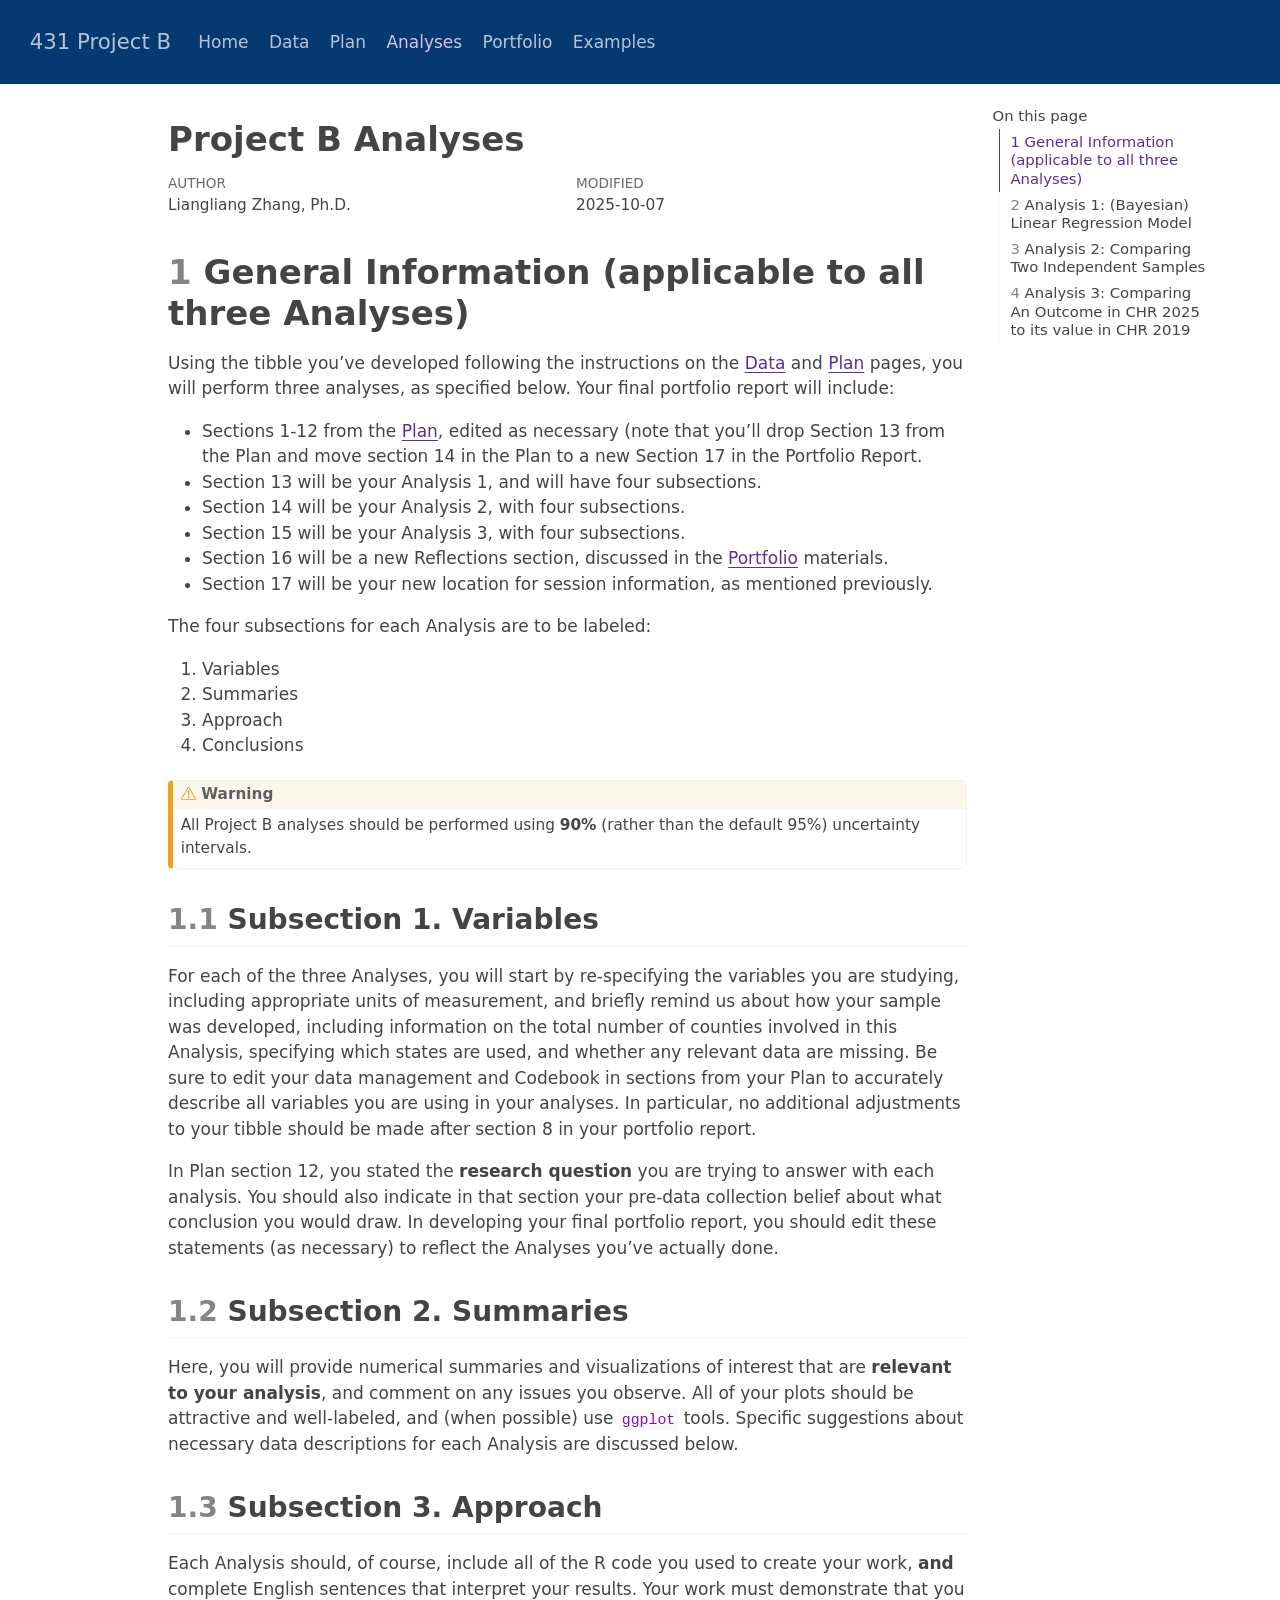
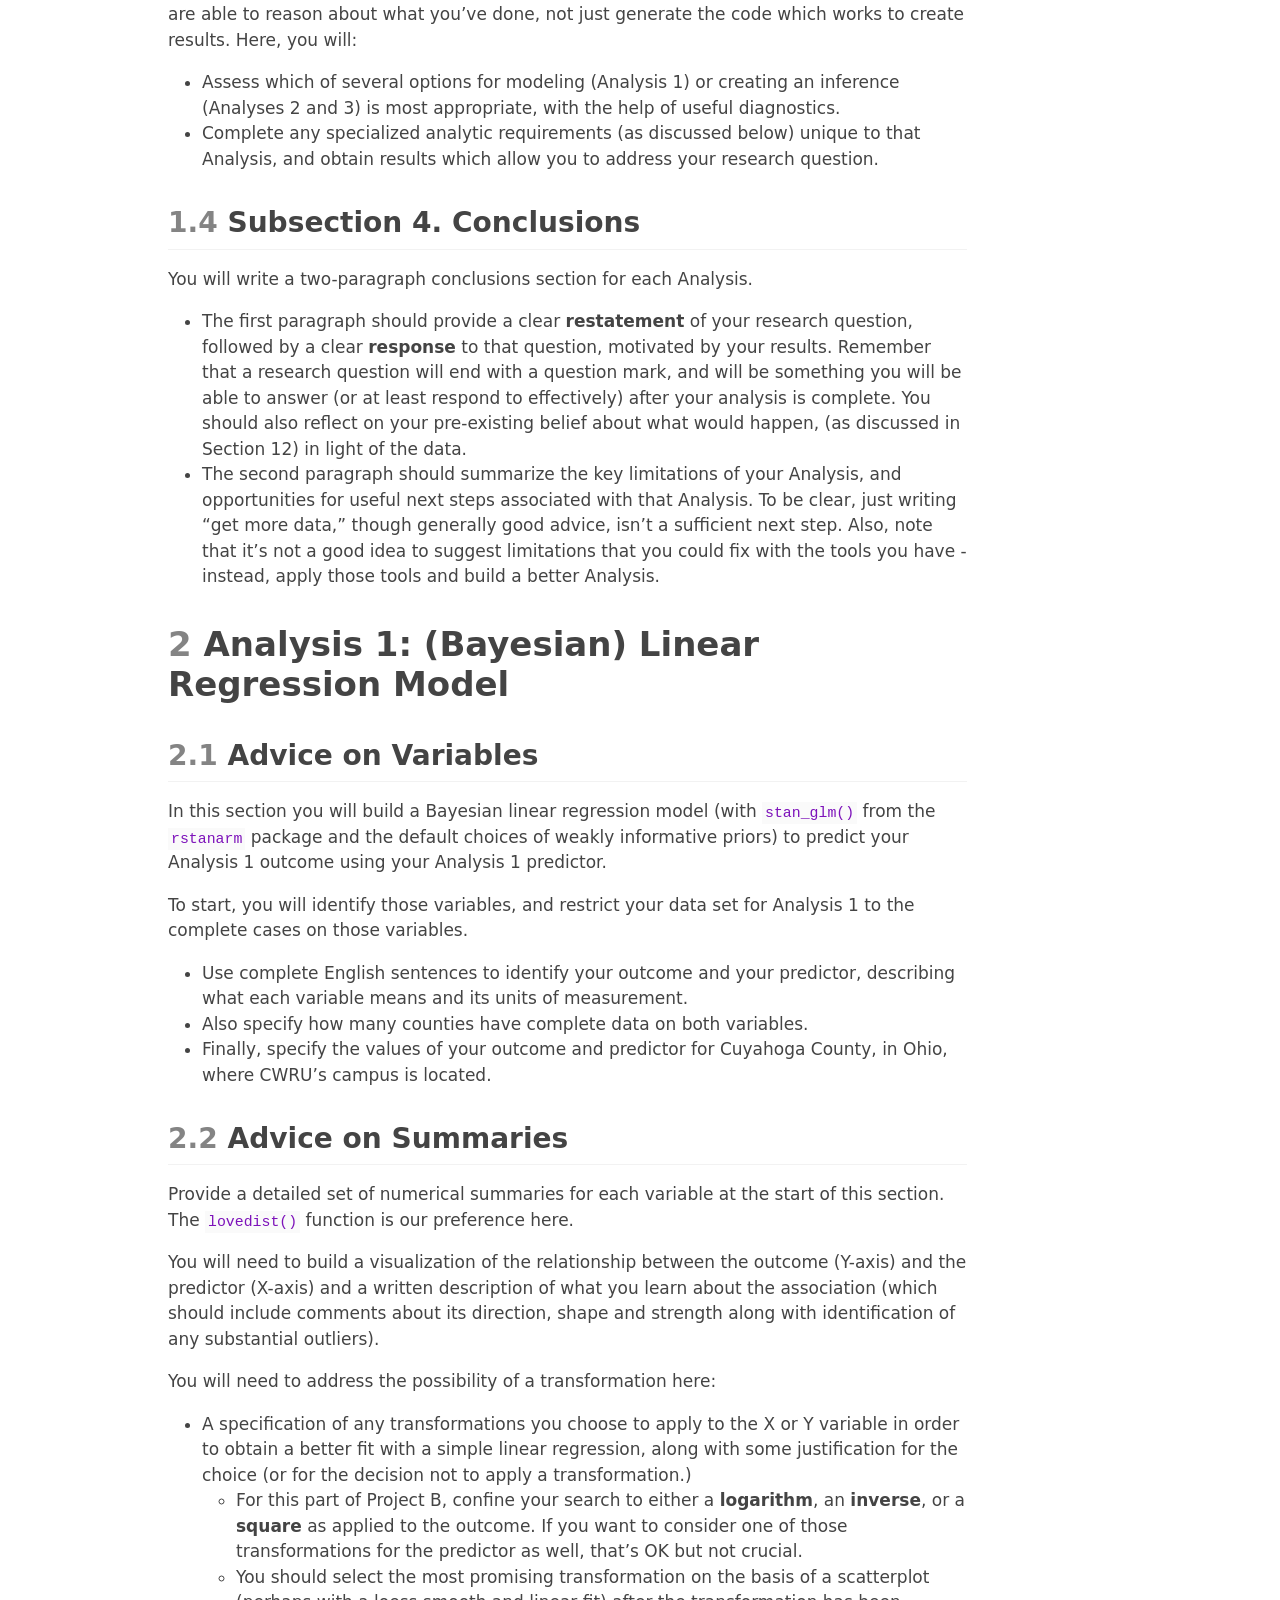
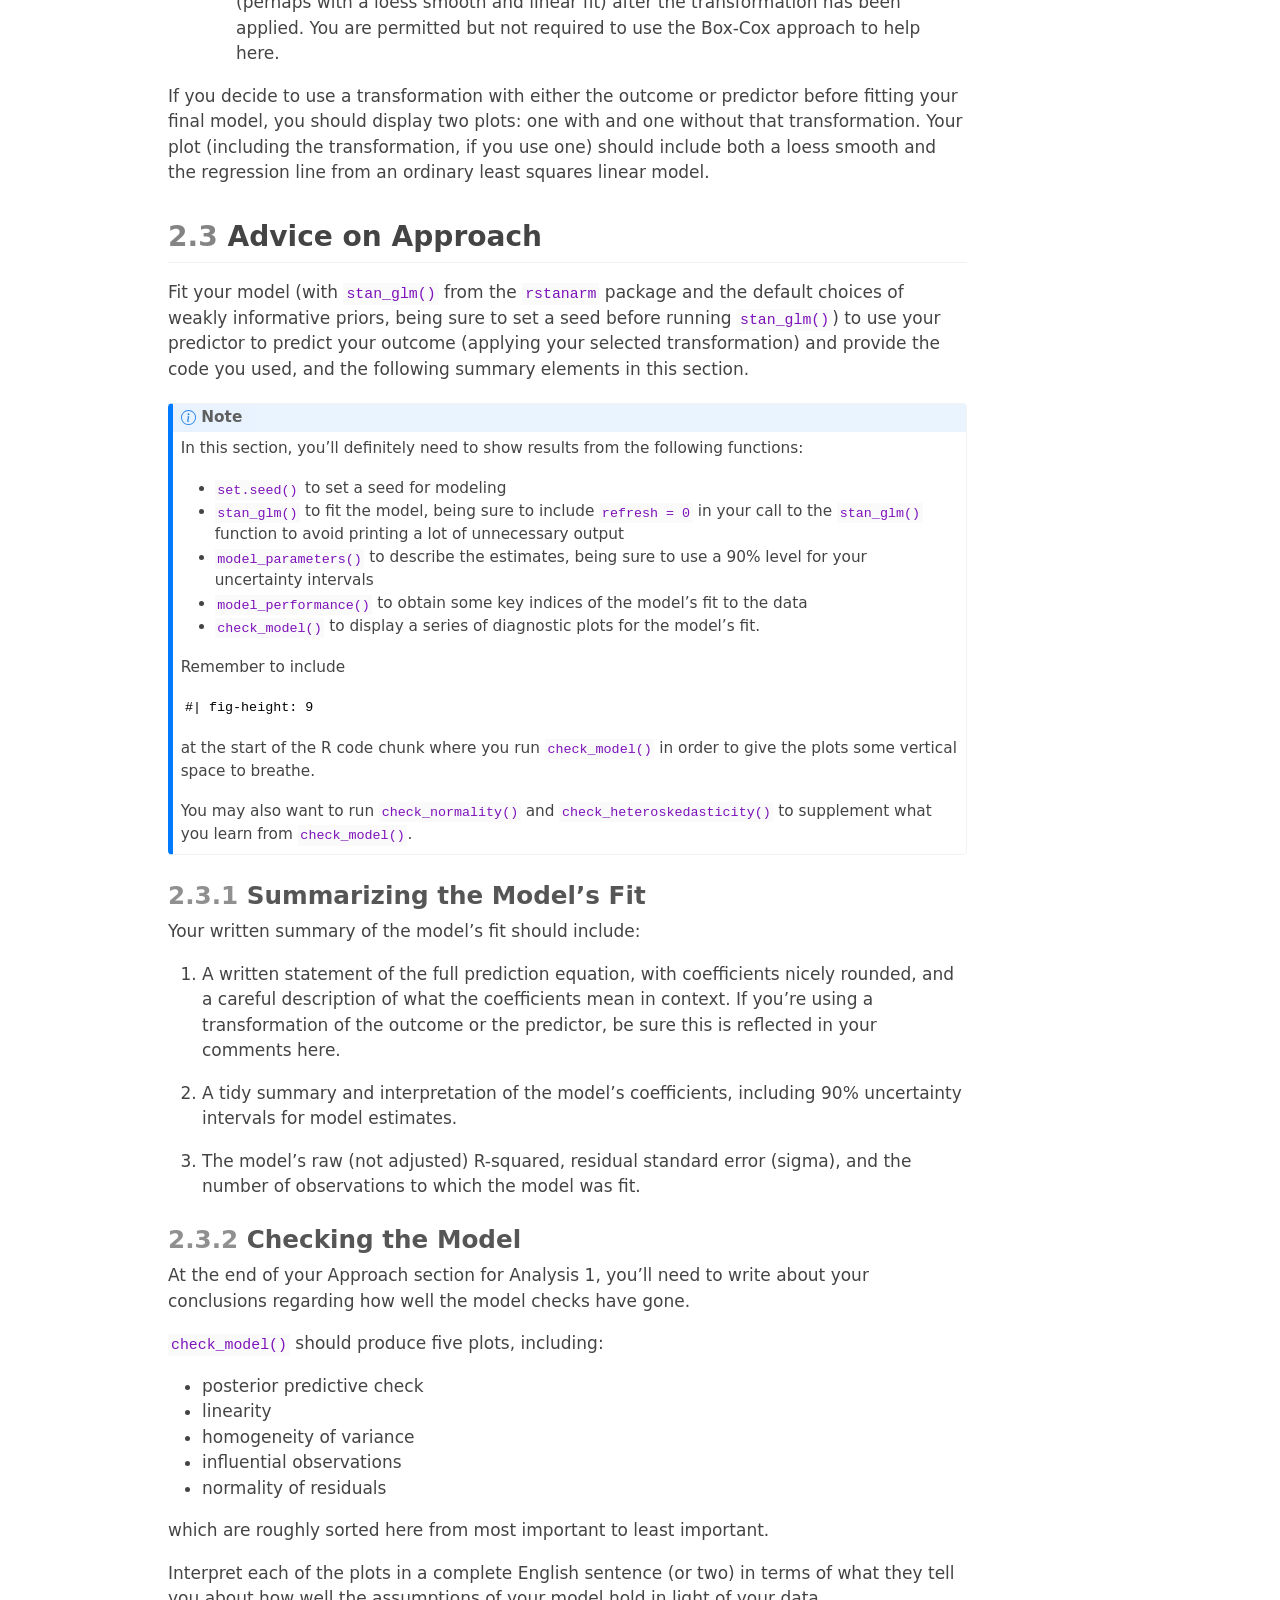
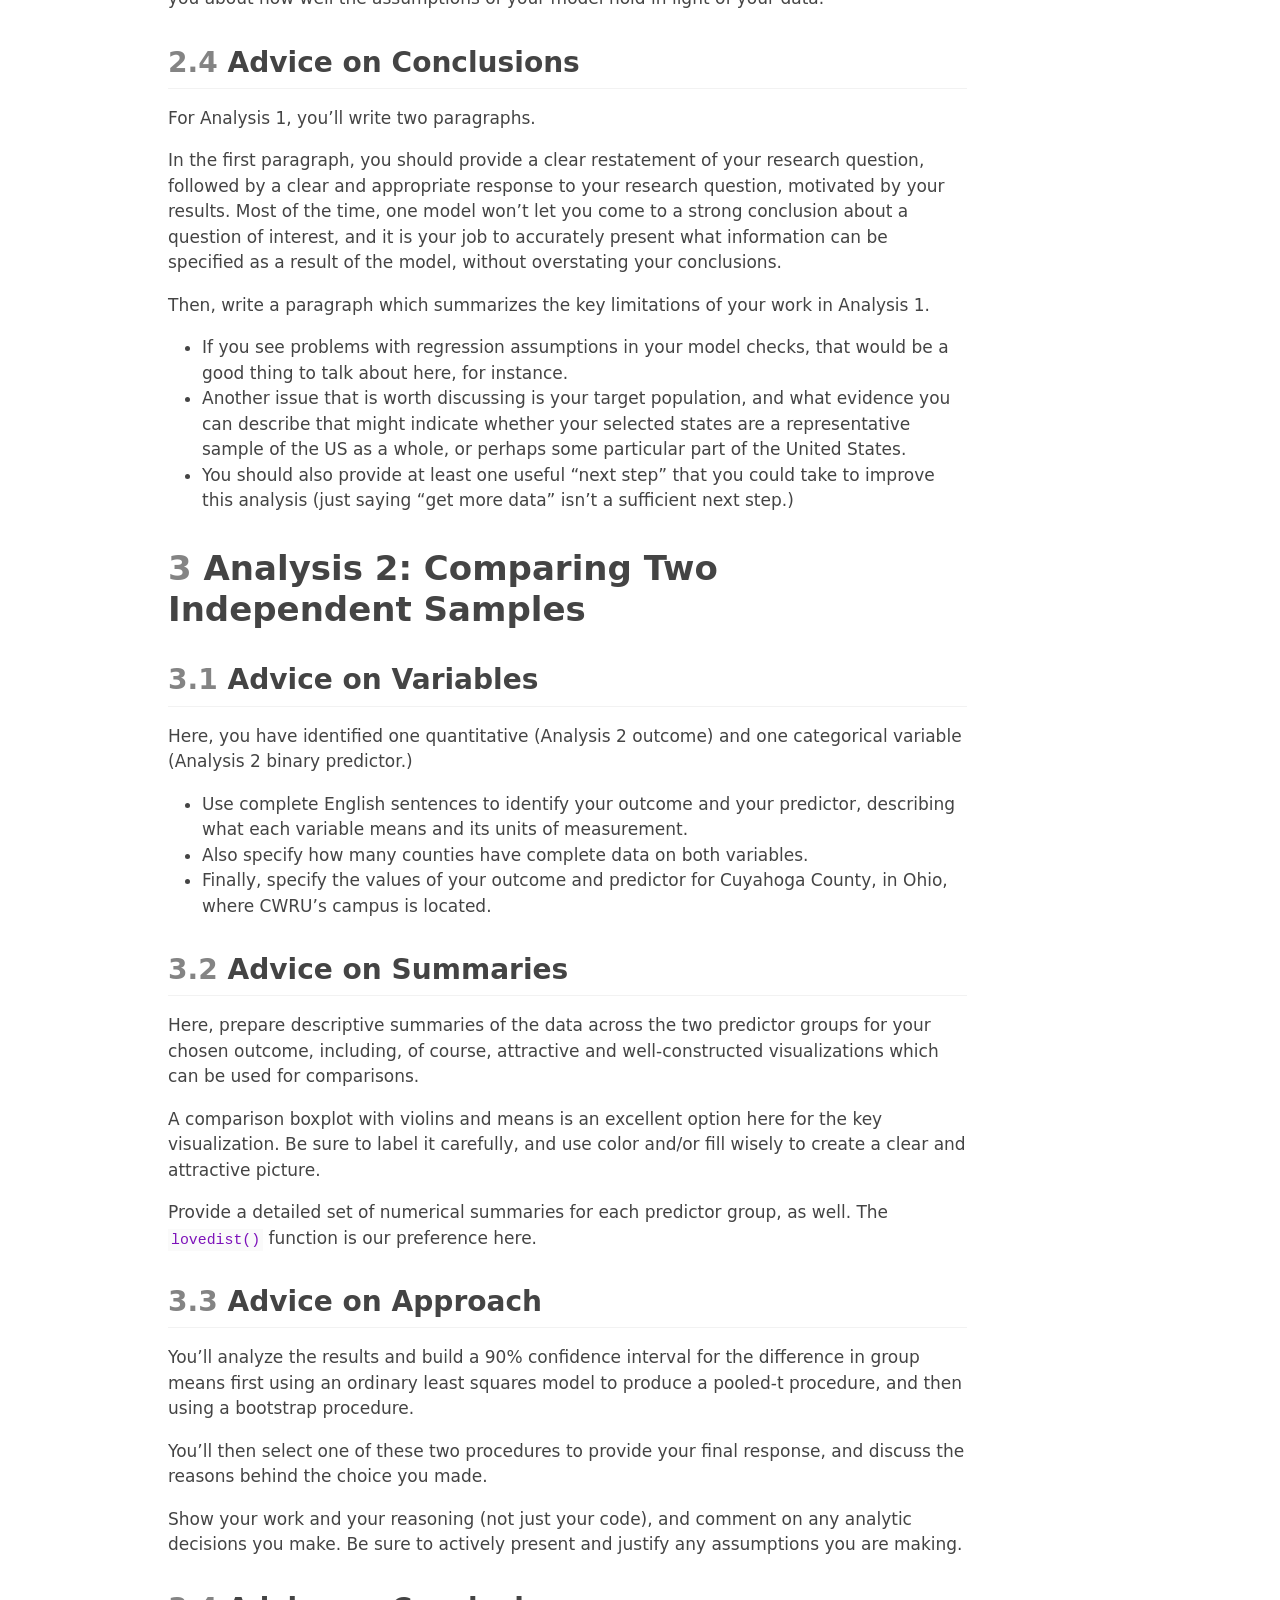
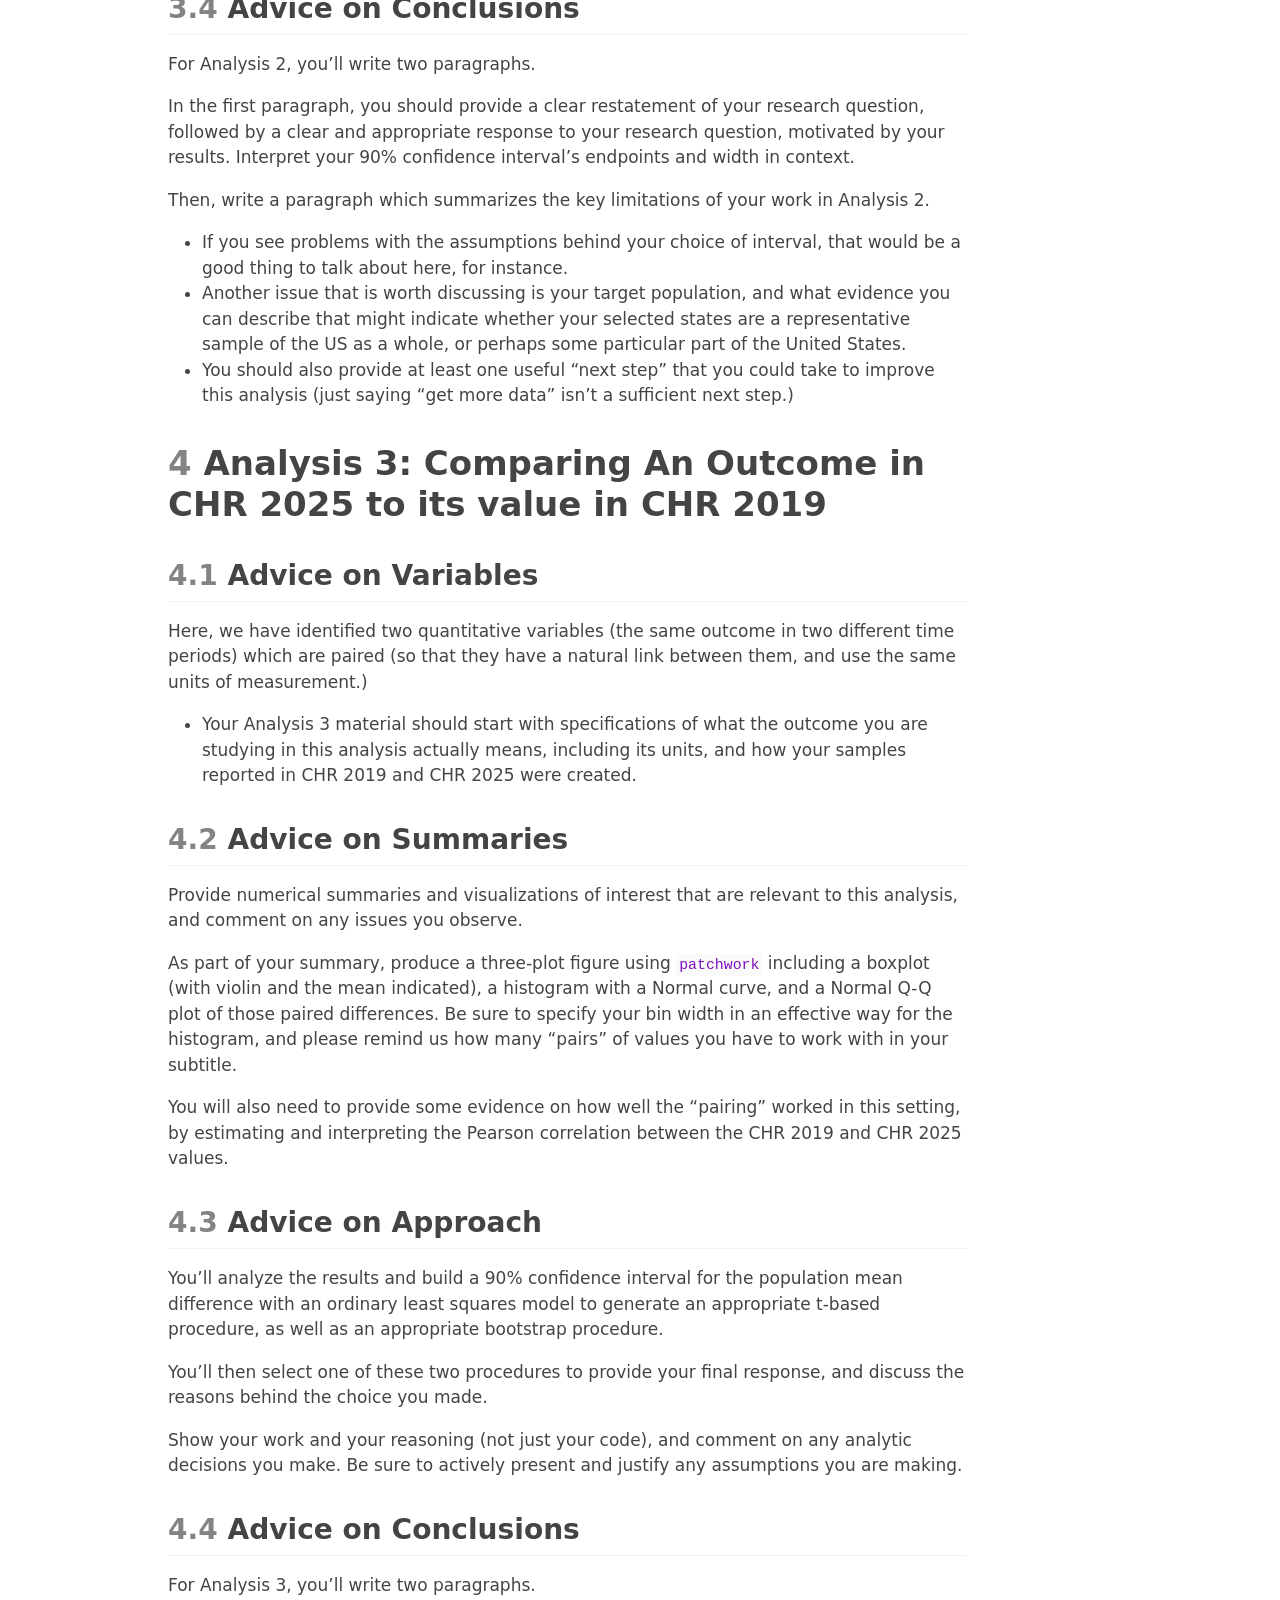
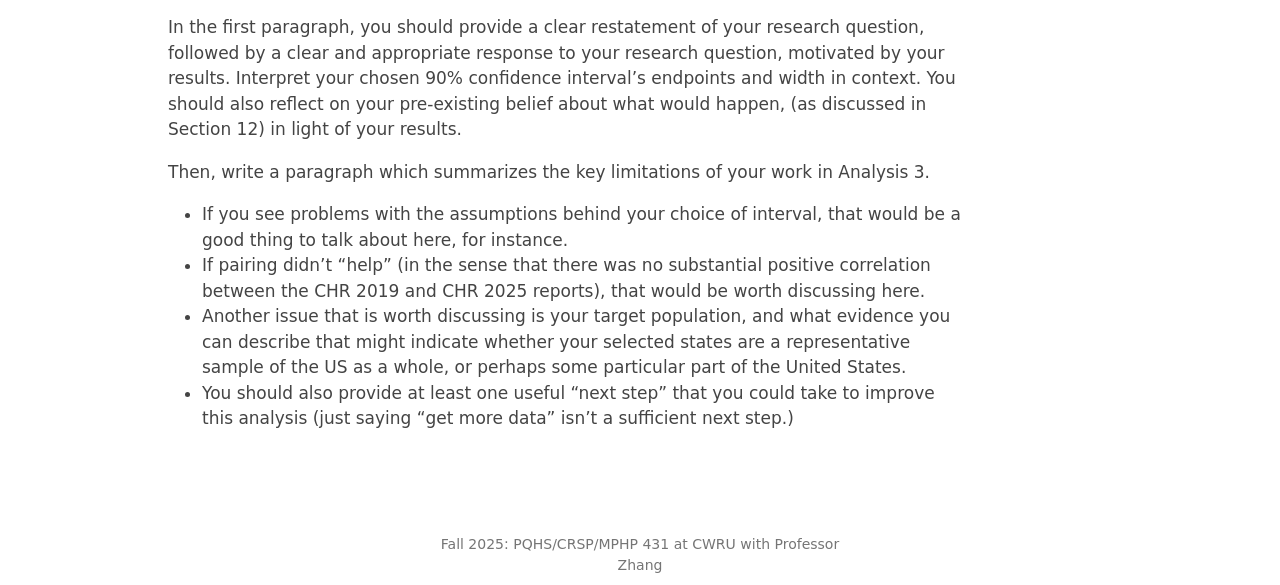
==== docs/analyses.html @ 69c809b1 "Establish new project" ====
<!DOCTYPE html>
<html xmlns="http://www.w3.org/1999/xhtml" lang="en" xml:lang="en"><head>

<meta charset="utf-8">
<meta name="generator" content="quarto-1.6.42">

<meta name="viewport" content="width=device-width, initial-scale=1.0, user-scalable=yes">

<meta name="author" content="Liangliang Zhang, Ph.D.">

<title>Project B Analyses – 431 Project B</title>
<style>
code{white-space: pre-wrap;}
span.smallcaps{font-variant: small-caps;}
div.columns{display: flex; gap: min(4vw, 1.5em);}
div.column{flex: auto; overflow-x: auto;}
div.hanging-indent{margin-left: 1.5em; text-indent: -1.5em;}
ul.task-list{list-style: none;}
ul.task-list li input[type="checkbox"] {
  width: 0.8em;
  margin: 0 0.8em 0.2em -1em; /* quarto-specific, see https://github.com/quarto-dev/quarto-cli/issues/4556 */ 
  vertical-align: middle;
}
</style>


<script src="site_libs/quarto-nav/quarto-nav.js"></script>
<script src="site_libs/quarto-nav/headroom.min.js"></script>
<script src="site_libs/clipboard/clipboard.min.js"></script>
<script src="site_libs/quarto-search/autocomplete.umd.js"></script>
<script src="site_libs/quarto-search/fuse.min.js"></script>
<script src="site_libs/quarto-search/quarto-search.js"></script>
<meta name="quarto:offset" content="./">
<script src="site_libs/quarto-html/quarto.js"></script>
<script src="site_libs/quarto-html/popper.min.js"></script>
<script src="site_libs/quarto-html/tippy.umd.min.js"></script>
<script src="site_libs/quarto-html/anchor.min.js"></script>
<link href="site_libs/quarto-html/tippy.css" rel="stylesheet">
<link href="site_libs/quarto-html/quarto-syntax-highlighting-2f5df379a58b258e96c21c0638c20c03.css" rel="stylesheet" id="quarto-text-highlighting-styles">
<script src="site_libs/bootstrap/bootstrap.min.js"></script>
<link href="site_libs/bootstrap/bootstrap-icons.css" rel="stylesheet">
<link href="site_libs/bootstrap/bootstrap-cde0508d4b2ddf9b7297da036976996e.min.css" rel="stylesheet" append-hash="true" id="quarto-bootstrap" data-mode="light">
<script id="quarto-search-options" type="application/json">{
  "location": "navbar",
  "copy-button": false,
  "collapse-after": 3,
  "panel-placement": "end",
  "type": "overlay",
  "limit": 50,
  "keyboard-shortcut": [
    "f",
    "/",
    "s"
  ],
  "show-item-context": false,
  "language": {
    "search-no-results-text": "No results",
    "search-matching-documents-text": "matching documents",
    "search-copy-link-title": "Copy link to search",
    "search-hide-matches-text": "Hide additional matches",
    "search-more-match-text": "more match in this document",
    "search-more-matches-text": "more matches in this document",
    "search-clear-button-title": "Clear",
    "search-text-placeholder": "",
    "search-detached-cancel-button-title": "Cancel",
    "search-submit-button-title": "Submit",
    "search-label": "Search"
  }
}</script>


<link rel="stylesheet" href="styles.css">
</head>

<body class="nav-fixed">

<div id="quarto-search-results"></div>
  <header id="quarto-header" class="headroom fixed-top">
    <nav class="navbar navbar-expand-lg " data-bs-theme="dark">
      <div class="navbar-container container-fluid">
      <div class="navbar-brand-container mx-auto">
    <a class="navbar-brand" href="./index.html">
    <span class="navbar-title">431 Project B</span>
    </a>
  </div>
            <div id="quarto-search" class="" title="Search"></div>
          <button class="navbar-toggler" type="button" data-bs-toggle="collapse" data-bs-target="#navbarCollapse" aria-controls="navbarCollapse" role="menu" aria-expanded="false" aria-label="Toggle navigation" onclick="if (window.quartoToggleHeadroom) { window.quartoToggleHeadroom(); }">
  <span class="navbar-toggler-icon"></span>
</button>
          <div class="collapse navbar-collapse" id="navbarCollapse">
            <ul class="navbar-nav navbar-nav-scroll me-auto">
  <li class="nav-item">
    <a class="nav-link" href="./index.html"> 
<span class="menu-text">Home</span></a>
  </li>  
  <li class="nav-item">
    <a class="nav-link" href="./data.html"> 
<span class="menu-text">Data</span></a>
  </li>  
  <li class="nav-item">
    <a class="nav-link" href="./plan.html"> 
<span class="menu-text">Plan</span></a>
  </li>  
  <li class="nav-item">
    <a class="nav-link active" href="./analyses.html" aria-current="page"> 
<span class="menu-text">Analyses</span></a>
  </li>  
  <li class="nav-item">
    <a class="nav-link" href="./portfolio.html"> 
<span class="menu-text">Portfolio</span></a>
  </li>  
  <li class="nav-item">
    <a class="nav-link" href="./examples.html"> 
<span class="menu-text">Examples</span></a>
  </li>  
</ul>
          </div> <!-- /navcollapse -->
            <div class="quarto-navbar-tools">
</div>
      </div> <!-- /container-fluid -->
    </nav>
</header>
<!-- content -->
<div id="quarto-content" class="quarto-container page-columns page-rows-contents page-layout-article page-navbar">
<!-- sidebar -->
<!-- margin-sidebar -->
    <div id="quarto-margin-sidebar" class="sidebar margin-sidebar">
        <nav id="TOC" role="doc-toc" class="toc-active">
    <h2 id="toc-title">On this page</h2>
   
  <ul>
  <li><a href="#general-information-applicable-to-all-three-analyses" id="toc-general-information-applicable-to-all-three-analyses" class="nav-link active" data-scroll-target="#general-information-applicable-to-all-three-analyses"><span class="header-section-number">1</span> General Information (applicable to all three Analyses)</a>
  <ul class="collapse">
  <li><a href="#subsection-1.-variables" id="toc-subsection-1.-variables" class="nav-link" data-scroll-target="#subsection-1.-variables"><span class="header-section-number">1.1</span> Subsection 1. Variables</a></li>
  <li><a href="#subsection-2.-summaries" id="toc-subsection-2.-summaries" class="nav-link" data-scroll-target="#subsection-2.-summaries"><span class="header-section-number">1.2</span> Subsection 2. Summaries</a></li>
  <li><a href="#subsection-3.-approach" id="toc-subsection-3.-approach" class="nav-link" data-scroll-target="#subsection-3.-approach"><span class="header-section-number">1.3</span> Subsection 3. Approach</a></li>
  <li><a href="#subsection-4.-conclusions" id="toc-subsection-4.-conclusions" class="nav-link" data-scroll-target="#subsection-4.-conclusions"><span class="header-section-number">1.4</span> Subsection 4. Conclusions</a></li>
  </ul></li>
  <li><a href="#analysis-1-bayesian-linear-regression-model" id="toc-analysis-1-bayesian-linear-regression-model" class="nav-link" data-scroll-target="#analysis-1-bayesian-linear-regression-model"><span class="header-section-number">2</span> Analysis 1: (Bayesian) Linear Regression Model</a>
  <ul class="collapse">
  <li><a href="#advice-on-variables" id="toc-advice-on-variables" class="nav-link" data-scroll-target="#advice-on-variables"><span class="header-section-number">2.1</span> Advice on Variables</a></li>
  <li><a href="#advice-on-summaries" id="toc-advice-on-summaries" class="nav-link" data-scroll-target="#advice-on-summaries"><span class="header-section-number">2.2</span> Advice on Summaries</a></li>
  <li><a href="#advice-on-approach" id="toc-advice-on-approach" class="nav-link" data-scroll-target="#advice-on-approach"><span class="header-section-number">2.3</span> Advice on Approach</a>
  <ul class="collapse">
  <li><a href="#summarizing-the-models-fit" id="toc-summarizing-the-models-fit" class="nav-link" data-scroll-target="#summarizing-the-models-fit"><span class="header-section-number">2.3.1</span> Summarizing the Model’s Fit</a></li>
  <li><a href="#checking-the-model" id="toc-checking-the-model" class="nav-link" data-scroll-target="#checking-the-model"><span class="header-section-number">2.3.2</span> Checking the Model</a></li>
  </ul></li>
  <li><a href="#advice-on-conclusions" id="toc-advice-on-conclusions" class="nav-link" data-scroll-target="#advice-on-conclusions"><span class="header-section-number">2.4</span> Advice on Conclusions</a></li>
  </ul></li>
  <li><a href="#analysis-2-comparing-two-independent-samples" id="toc-analysis-2-comparing-two-independent-samples" class="nav-link" data-scroll-target="#analysis-2-comparing-two-independent-samples"><span class="header-section-number">3</span> Analysis 2: Comparing Two Independent Samples</a>
  <ul class="collapse">
  <li><a href="#advice-on-variables-1" id="toc-advice-on-variables-1" class="nav-link" data-scroll-target="#advice-on-variables-1"><span class="header-section-number">3.1</span> Advice on Variables</a></li>
  <li><a href="#advice-on-summaries-1" id="toc-advice-on-summaries-1" class="nav-link" data-scroll-target="#advice-on-summaries-1"><span class="header-section-number">3.2</span> Advice on Summaries</a></li>
  <li><a href="#advice-on-approach-1" id="toc-advice-on-approach-1" class="nav-link" data-scroll-target="#advice-on-approach-1"><span class="header-section-number">3.3</span> Advice on Approach</a></li>
  <li><a href="#advice-on-conclusions-1" id="toc-advice-on-conclusions-1" class="nav-link" data-scroll-target="#advice-on-conclusions-1"><span class="header-section-number">3.4</span> Advice on Conclusions</a></li>
  </ul></li>
  <li><a href="#analysis-3-comparing-an-outcome-in-chr-2025-to-its-value-in-chr-2019" id="toc-analysis-3-comparing-an-outcome-in-chr-2025-to-its-value-in-chr-2019" class="nav-link" data-scroll-target="#analysis-3-comparing-an-outcome-in-chr-2025-to-its-value-in-chr-2019"><span class="header-section-number">4</span> Analysis 3: Comparing An Outcome in CHR 2025 to its value in CHR 2019</a>
  <ul class="collapse">
  <li><a href="#advice-on-variables-2" id="toc-advice-on-variables-2" class="nav-link" data-scroll-target="#advice-on-variables-2"><span class="header-section-number">4.1</span> Advice on Variables</a></li>
  <li><a href="#advice-on-summaries-2" id="toc-advice-on-summaries-2" class="nav-link" data-scroll-target="#advice-on-summaries-2"><span class="header-section-number">4.2</span> Advice on Summaries</a></li>
  <li><a href="#advice-on-approach-2" id="toc-advice-on-approach-2" class="nav-link" data-scroll-target="#advice-on-approach-2"><span class="header-section-number">4.3</span> Advice on Approach</a></li>
  <li><a href="#advice-on-conclusions-2" id="toc-advice-on-conclusions-2" class="nav-link" data-scroll-target="#advice-on-conclusions-2"><span class="header-section-number">4.4</span> Advice on Conclusions</a></li>
  </ul></li>
  </ul>
</nav>
    </div>
<!-- main -->
<main class="content" id="quarto-document-content">

<header id="title-block-header" class="quarto-title-block default">
<div class="quarto-title">
<h1 class="title">Project B Analyses</h1>
</div>



<div class="quarto-title-meta">

    <div>
    <div class="quarto-title-meta-heading">Author</div>
    <div class="quarto-title-meta-contents">
             <p>Liangliang Zhang, Ph.D. </p>
          </div>
  </div>
    
  
    <div>
    <div class="quarto-title-meta-heading">Modified</div>
    <div class="quarto-title-meta-contents">
      <p class="date-modified">2025-10-07</p>
    </div>
  </div>
    
  </div>
  


</header>


<section id="general-information-applicable-to-all-three-analyses" class="level1" data-number="1">
<h1 data-number="1"><span class="header-section-number">1</span> General Information (applicable to all three Analyses)</h1>
<p>Using the tibble you’ve developed following the instructions on the <a href="./data.html">Data</a> and <a href="./plan.html">Plan</a> pages, you will perform three analyses, as specified below. Your final portfolio report will include:</p>
<ul>
<li>Sections 1-12 from the <a href="./plan.html">Plan</a>, edited as necessary (note that you’ll drop Section 13 from the Plan and move section 14 in the Plan to a new Section 17 in the Portfolio Report.</li>
<li>Section 13 will be your Analysis 1, and will have four subsections.</li>
<li>Section 14 will be your Analysis 2, with four subsections.</li>
<li>Section 15 will be your Analysis 3, with four subsections.</li>
<li>Section 16 will be a new Reflections section, discussed in the <a href="./portfolio.html">Portfolio</a> materials.</li>
<li>Section 17 will be your new location for session information, as mentioned previously.</li>
</ul>
<p>The four subsections for each Analysis are to be labeled:</p>
<ol type="1">
<li>Variables</li>
<li>Summaries</li>
<li>Approach</li>
<li>Conclusions</li>
</ol>
<div class="callout callout-style-default callout-warning callout-titled">
<div class="callout-header d-flex align-content-center">
<div class="callout-icon-container">
<i class="callout-icon"></i>
</div>
<div class="callout-title-container flex-fill">
Warning
</div>
</div>
<div class="callout-body-container callout-body">
<p>All Project B analyses should be performed using <strong>90%</strong> (rather than the default 95%) uncertainty intervals.</p>
</div>
</div>
<section id="subsection-1.-variables" class="level2" data-number="1.1">
<h2 data-number="1.1" class="anchored" data-anchor-id="subsection-1.-variables"><span class="header-section-number">1.1</span> Subsection 1. Variables</h2>
<p>For each of the three Analyses, you will start by re-specifying the variables you are studying, including appropriate units of measurement, and briefly remind us about how your sample was developed, including information on the total number of counties involved in this Analysis, specifying which states are used, and whether any relevant data are missing. Be sure to edit your data management and Codebook in sections from your Plan to accurately describe all variables you are using in your analyses. In particular, no additional adjustments to your tibble should be made after section 8 in your portfolio report.</p>
<p>In Plan section 12, you stated the <strong>research question</strong> you are trying to answer with each analysis. You should also indicate in that section your pre-data collection belief about what conclusion you would draw. In developing your final portfolio report, you should edit these statements (as necessary) to reflect the Analyses you’ve actually done.</p>
</section>
<section id="subsection-2.-summaries" class="level2" data-number="1.2">
<h2 data-number="1.2" class="anchored" data-anchor-id="subsection-2.-summaries"><span class="header-section-number">1.2</span> Subsection 2. Summaries</h2>
<p>Here, you will provide numerical summaries and visualizations of interest that are <strong>relevant to your analysis</strong>, and comment on any issues you observe. All of your plots should be attractive and well-labeled, and (when possible) use <code>ggplot</code> tools. Specific suggestions about necessary data descriptions for each Analysis are discussed below.</p>
</section>
<section id="subsection-3.-approach" class="level2" data-number="1.3">
<h2 data-number="1.3" class="anchored" data-anchor-id="subsection-3.-approach"><span class="header-section-number">1.3</span> Subsection 3. Approach</h2>
<p>Each Analysis should, of course, include all of the R code you used to create your work, <strong>and</strong> complete English sentences that interpret your results. Your work must demonstrate that you are able to reason about what you’ve done, not just generate the code which works to create results. Here, you will:</p>
<ul>
<li>Assess which of several options for modeling (Analysis 1) or creating an inference (Analyses 2 and 3) is most appropriate, with the help of useful diagnostics.</li>
<li>Complete any specialized analytic requirements (as discussed below) unique to that Analysis, and obtain results which allow you to address your research question.</li>
</ul>
</section>
<section id="subsection-4.-conclusions" class="level2" data-number="1.4">
<h2 data-number="1.4" class="anchored" data-anchor-id="subsection-4.-conclusions"><span class="header-section-number">1.4</span> Subsection 4. Conclusions</h2>
<p>You will write a two-paragraph conclusions section for each Analysis.</p>
<ul>
<li>The first paragraph should provide a clear <strong>restatement</strong> of your research question, followed by a clear <strong>response</strong> to that question, motivated by your results. Remember that a research question will end with a question mark, and will be something you will be able to answer (or at least respond to effectively) after your analysis is complete. You should also reflect on your pre-existing belief about what would happen, (as discussed in Section 12) in light of the data.</li>
<li>The second paragraph should summarize the key limitations of your Analysis, and opportunities for useful next steps associated with that Analysis. To be clear, just writing “get more data,” though generally good advice, isn’t a sufficient next step. Also, note that it’s not a good idea to suggest limitations that you could fix with the tools you have - instead, apply those tools and build a better Analysis.</li>
</ul>
</section>
</section>
<section id="analysis-1-bayesian-linear-regression-model" class="level1" data-number="2">
<h1 data-number="2"><span class="header-section-number">2</span> Analysis 1: (Bayesian) Linear Regression Model</h1>
<section id="advice-on-variables" class="level2" data-number="2.1">
<h2 data-number="2.1" class="anchored" data-anchor-id="advice-on-variables"><span class="header-section-number">2.1</span> Advice on Variables</h2>
<p>In this section you will build a Bayesian linear regression model (with <code>stan_glm()</code> from the <code>rstanarm</code> package and the default choices of weakly informative priors) to predict your Analysis 1 outcome using your Analysis 1 predictor.</p>
<p>To start, you will identify those variables, and restrict your data set for Analysis 1 to the complete cases on those variables.</p>
<ul>
<li>Use complete English sentences to identify your outcome and your predictor, describing what each variable means and its units of measurement.</li>
<li>Also specify how many counties have complete data on both variables.</li>
<li>Finally, specify the values of your outcome and predictor for Cuyahoga County, in Ohio, where CWRU’s campus is located.</li>
</ul>
</section>
<section id="advice-on-summaries" class="level2" data-number="2.2">
<h2 data-number="2.2" class="anchored" data-anchor-id="advice-on-summaries"><span class="header-section-number">2.2</span> Advice on Summaries</h2>
<p>Provide a detailed set of numerical summaries for each variable at the start of this section. The <code>lovedist()</code> function is our preference here.</p>
<p>You will need to build a visualization of the relationship between the outcome (Y-axis) and the predictor (X-axis) and a written description of what you learn about the association (which should include comments about its direction, shape and strength along with identification of any substantial outliers).</p>
<p>You will need to address the possibility of a transformation here:</p>
<ul>
<li>A specification of any transformations you choose to apply to the X or Y variable in order to obtain a better fit with a simple linear regression, along with some justification for the choice (or for the decision not to apply a transformation.)
<ul>
<li>For this part of Project B, confine your search to either a <strong>logarithm</strong>, an <strong>inverse</strong>, or a <strong>square</strong> as applied to the outcome. If you want to consider one of those transformations for the predictor as well, that’s OK but not crucial.</li>
<li>You should select the most promising transformation on the basis of a scatterplot (perhaps with a loess smooth and linear fit) after the transformation has been applied. You are permitted but not required to use the Box-Cox approach to help here.</li>
</ul></li>
</ul>
<p>If you decide to use a transformation with either the outcome or predictor before fitting your final model, you should display two plots: one with and one without that transformation. Your plot (including the transformation, if you use one) should include both a loess smooth and the regression line from an ordinary least squares linear model.</p>
</section>
<section id="advice-on-approach" class="level2" data-number="2.3">
<h2 data-number="2.3" class="anchored" data-anchor-id="advice-on-approach"><span class="header-section-number">2.3</span> Advice on Approach</h2>
<p>Fit your model (with <code>stan_glm()</code> from the <code>rstanarm</code> package and the default choices of weakly informative priors, being sure to set a seed before running <code>stan_glm()</code>) to use your predictor to predict your outcome (applying your selected transformation) and provide the code you used, and the following summary elements in this section.</p>
<div class="callout callout-style-default callout-note callout-titled">
<div class="callout-header d-flex align-content-center">
<div class="callout-icon-container">
<i class="callout-icon"></i>
</div>
<div class="callout-title-container flex-fill">
Note
</div>
</div>
<div class="callout-body-container callout-body">
<p>In this section, you’ll definitely need to show results from the following functions:</p>
<ul>
<li><code>set.seed()</code> to set a seed for modeling</li>
<li><code>stan_glm()</code> to fit the model, being sure to include <code>refresh = 0</code> in your call to the <code>stan_glm()</code> function to avoid printing a lot of unnecessary output</li>
<li><code>model_parameters()</code> to describe the estimates, being sure to use a 90% level for your uncertainty intervals</li>
<li><code>model_performance()</code> to obtain some key indices of the model’s fit to the data</li>
<li><code>check_model()</code> to display a series of diagnostic plots for the model’s fit.</li>
</ul>
<p>Remember to include</p>
<pre><code>#| fig-height: 9</code></pre>
<p>at the start of the R code chunk where you run <code>check_model()</code> in order to give the plots some vertical space to breathe.</p>
<p>You may also want to run <code>check_normality()</code> and <code>check_heteroskedasticity()</code> to supplement what you learn from <code>check_model()</code>.</p>
</div>
</div>
<section id="summarizing-the-models-fit" class="level3" data-number="2.3.1">
<h3 data-number="2.3.1" class="anchored" data-anchor-id="summarizing-the-models-fit"><span class="header-section-number">2.3.1</span> Summarizing the Model’s Fit</h3>
<p>Your written summary of the model’s fit should include:</p>
<ol type="1">
<li><p>A written statement of the full prediction equation, with coefficients nicely rounded, and a careful description of what the coefficients mean in context. If you’re using a transformation of the outcome or the predictor, be sure this is reflected in your comments here.</p></li>
<li><p>A tidy summary and interpretation of the model’s coefficients, including 90% uncertainty intervals for model estimates.</p></li>
<li><p>The model’s raw (not adjusted) R-squared, residual standard error (sigma), and the number of observations to which the model was fit.</p></li>
</ol>
</section>
<section id="checking-the-model" class="level3" data-number="2.3.2">
<h3 data-number="2.3.2" class="anchored" data-anchor-id="checking-the-model"><span class="header-section-number">2.3.2</span> Checking the Model</h3>
<p>At the end of your Approach section for Analysis 1, you’ll need to write about your conclusions regarding how well the model checks have gone.</p>
<p><code>check_model()</code> should produce five plots, including:</p>
<ul>
<li>posterior predictive check</li>
<li>linearity</li>
<li>homogeneity of variance</li>
<li>influential observations</li>
<li>normality of residuals</li>
</ul>
<p>which are roughly sorted here from most important to least important.</p>
<p>Interpret each of the plots in a complete English sentence (or two) in terms of what they tell you about how well the assumptions of your model hold in light of your data.</p>
</section>
</section>
<section id="advice-on-conclusions" class="level2" data-number="2.4">
<h2 data-number="2.4" class="anchored" data-anchor-id="advice-on-conclusions"><span class="header-section-number">2.4</span> Advice on Conclusions</h2>
<p>For Analysis 1, you’ll write two paragraphs.</p>
<p>In the first paragraph, you should provide a clear restatement of your research question, followed by a clear and appropriate response to your research question, motivated by your results. Most of the time, one model won’t let you come to a strong conclusion about a question of interest, and it is your job to accurately present what information can be specified as a result of the model, without overstating your conclusions.</p>
<p>Then, write a paragraph which summarizes the key limitations of your work in Analysis 1.</p>
<ul>
<li>If you see problems with regression assumptions in your model checks, that would be a good thing to talk about here, for instance.</li>
<li>Another issue that is worth discussing is your target population, and what evidence you can describe that might indicate whether your selected states are a representative sample of the US as a whole, or perhaps some particular part of the United States.</li>
<li>You should also provide at least one useful “next step” that you could take to improve this analysis (just saying “get more data” isn’t a sufficient next step.)</li>
</ul>
</section>
</section>
<section id="analysis-2-comparing-two-independent-samples" class="level1" data-number="3">
<h1 data-number="3"><span class="header-section-number">3</span> Analysis 2: Comparing Two Independent Samples</h1>
<section id="advice-on-variables-1" class="level2" data-number="3.1">
<h2 data-number="3.1" class="anchored" data-anchor-id="advice-on-variables-1"><span class="header-section-number">3.1</span> Advice on Variables</h2>
<p>Here, you have identified one quantitative (Analysis 2 outcome) and one categorical variable (Analysis 2 binary predictor.)</p>
<ul>
<li>Use complete English sentences to identify your outcome and your predictor, describing what each variable means and its units of measurement.</li>
<li>Also specify how many counties have complete data on both variables.</li>
<li>Finally, specify the values of your outcome and predictor for Cuyahoga County, in Ohio, where CWRU’s campus is located.</li>
</ul>
</section>
<section id="advice-on-summaries-1" class="level2" data-number="3.2">
<h2 data-number="3.2" class="anchored" data-anchor-id="advice-on-summaries-1"><span class="header-section-number">3.2</span> Advice on Summaries</h2>
<p>Here, prepare descriptive summaries of the data across the two predictor groups for your chosen outcome, including, of course, attractive and well-constructed visualizations which can be used for comparisons.</p>
<p>A comparison boxplot with violins and means is an excellent option here for the key visualization. Be sure to label it carefully, and use color and/or fill wisely to create a clear and attractive picture.</p>
<p>Provide a detailed set of numerical summaries for each predictor group, as well. The <code>lovedist()</code> function is our preference here.</p>
</section>
<section id="advice-on-approach-1" class="level2" data-number="3.3">
<h2 data-number="3.3" class="anchored" data-anchor-id="advice-on-approach-1"><span class="header-section-number">3.3</span> Advice on Approach</h2>
<p>You’ll analyze the results and build a 90% confidence interval for the difference in group means first using an ordinary least squares model to produce a pooled-t procedure, and then using a bootstrap procedure.</p>
<p>You’ll then select one of these two procedures to provide your final response, and discuss the reasons behind the choice you made.</p>
<p>Show your work and your reasoning (not just your code), and comment on any analytic decisions you make. Be sure to actively present and justify any assumptions you are making.</p>
</section>
<section id="advice-on-conclusions-1" class="level2" data-number="3.4">
<h2 data-number="3.4" class="anchored" data-anchor-id="advice-on-conclusions-1"><span class="header-section-number">3.4</span> Advice on Conclusions</h2>
<p>For Analysis 2, you’ll write two paragraphs.</p>
<p>In the first paragraph, you should provide a clear restatement of your research question, followed by a clear and appropriate response to your research question, motivated by your results. Interpret your 90% confidence interval’s endpoints and width in context.</p>
<p>Then, write a paragraph which summarizes the key limitations of your work in Analysis 2.</p>
<ul>
<li>If you see problems with the assumptions behind your choice of interval, that would be a good thing to talk about here, for instance.</li>
<li>Another issue that is worth discussing is your target population, and what evidence you can describe that might indicate whether your selected states are a representative sample of the US as a whole, or perhaps some particular part of the United States.</li>
<li>You should also provide at least one useful “next step” that you could take to improve this analysis (just saying “get more data” isn’t a sufficient next step.)</li>
</ul>
</section>
</section>
<section id="analysis-3-comparing-an-outcome-in-chr-2025-to-its-value-in-chr-2019" class="level1" data-number="4">
<h1 data-number="4"><span class="header-section-number">4</span> Analysis 3: Comparing An Outcome in CHR 2025 to its value in CHR 2019</h1>
<section id="advice-on-variables-2" class="level2" data-number="4.1">
<h2 data-number="4.1" class="anchored" data-anchor-id="advice-on-variables-2"><span class="header-section-number">4.1</span> Advice on Variables</h2>
<p>Here, we have identified two quantitative variables (the same outcome in two different time periods) which are paired (so that they have a natural link between them, and use the same units of measurement.)</p>
<ul>
<li>Your Analysis 3 material should start with specifications of what the outcome you are studying in this analysis actually means, including its units, and how your samples reported in CHR 2019 and CHR 2025 were created.</li>
</ul>
</section>
<section id="advice-on-summaries-2" class="level2" data-number="4.2">
<h2 data-number="4.2" class="anchored" data-anchor-id="advice-on-summaries-2"><span class="header-section-number">4.2</span> Advice on Summaries</h2>
<p>Provide numerical summaries and visualizations of interest that are relevant to this analysis, and comment on any issues you observe.</p>
<p>As part of your summary, produce a three-plot figure using <code>patchwork</code> including a boxplot (with violin and the mean indicated), a histogram with a Normal curve, and a Normal Q-Q plot of those paired differences. Be sure to specify your bin width in an effective way for the histogram, and please remind us how many “pairs” of values you have to work with in your subtitle.</p>
<p>You will also need to provide some evidence on how well the “pairing” worked in this setting, by estimating and interpreting the Pearson correlation between the CHR 2019 and CHR 2025 values.</p>
</section>
<section id="advice-on-approach-2" class="level2" data-number="4.3">
<h2 data-number="4.3" class="anchored" data-anchor-id="advice-on-approach-2"><span class="header-section-number">4.3</span> Advice on Approach</h2>
<p>You’ll analyze the results and build a 90% confidence interval for the population mean difference with an ordinary least squares model to generate an appropriate t-based procedure, as well as an appropriate bootstrap procedure.</p>
<p>You’ll then select one of these two procedures to provide your final response, and discuss the reasons behind the choice you made.</p>
<p>Show your work and your reasoning (not just your code), and comment on any analytic decisions you make. Be sure to actively present and justify any assumptions you are making.</p>
</section>
<section id="advice-on-conclusions-2" class="level2" data-number="4.4">
<h2 data-number="4.4" class="anchored" data-anchor-id="advice-on-conclusions-2"><span class="header-section-number">4.4</span> Advice on Conclusions</h2>
<p>For Analysis 3, you’ll write two paragraphs.</p>
<p>In the first paragraph, you should provide a clear restatement of your research question, followed by a clear and appropriate response to your research question, motivated by your results. Interpret your chosen 90% confidence interval’s endpoints and width in context. You should also reflect on your pre-existing belief about what would happen, (as discussed in Section 12) in light of your results.</p>
<p>Then, write a paragraph which summarizes the key limitations of your work in Analysis 3.</p>
<ul>
<li>If you see problems with the assumptions behind your choice of interval, that would be a good thing to talk about here, for instance.</li>
<li>If pairing didn’t “help” (in the sense that there was no substantial positive correlation between the CHR 2019 and CHR 2025 reports), that would be worth discussing here.</li>
<li>Another issue that is worth discussing is your target population, and what evidence you can describe that might indicate whether your selected states are a representative sample of the US as a whole, or perhaps some particular part of the United States.</li>
<li>You should also provide at least one useful “next step” that you could take to improve this analysis (just saying “get more data” isn’t a sufficient next step.)</li>
</ul>


</section>
</section>

</main> <!-- /main -->
<script id="quarto-html-after-body" type="application/javascript">
window.document.addEventListener("DOMContentLoaded", function (event) {
  const toggleBodyColorMode = (bsSheetEl) => {
    const mode = bsSheetEl.getAttribute("data-mode");
    const bodyEl = window.document.querySelector("body");
    if (mode === "dark") {
      bodyEl.classList.add("quarto-dark");
      bodyEl.classList.remove("quarto-light");
    } else {
      bodyEl.classList.add("quarto-light");
      bodyEl.classList.remove("quarto-dark");
    }
  }
  const toggleBodyColorPrimary = () => {
    const bsSheetEl = window.document.querySelector("link#quarto-bootstrap");
    if (bsSheetEl) {
      toggleBodyColorMode(bsSheetEl);
    }
  }
  toggleBodyColorPrimary();  
  const icon = "";
  const anchorJS = new window.AnchorJS();
  anchorJS.options = {
    placement: 'right',
    icon: icon
  };
  anchorJS.add('.anchored');
  const isCodeAnnotation = (el) => {
    for (const clz of el.classList) {
      if (clz.startsWith('code-annotation-')) {                     
        return true;
      }
    }
    return false;
  }
  const onCopySuccess = function(e) {
    // button target
    const button = e.trigger;
    // don't keep focus
    button.blur();
    // flash "checked"
    button.classList.add('code-copy-button-checked');
    var currentTitle = button.getAttribute("title");
    button.setAttribute("title", "Copied!");
    let tooltip;
    if (window.bootstrap) {
      button.setAttribute("data-bs-toggle", "tooltip");
      button.setAttribute("data-bs-placement", "left");
      button.setAttribute("data-bs-title", "Copied!");
      tooltip = new bootstrap.Tooltip(button, 
        { trigger: "manual", 
          customClass: "code-copy-button-tooltip",
          offset: [0, -8]});
      tooltip.show();    
    }
    setTimeout(function() {
      if (tooltip) {
        tooltip.hide();
        button.removeAttribute("data-bs-title");
        button.removeAttribute("data-bs-toggle");
        button.removeAttribute("data-bs-placement");
      }
      button.setAttribute("title", currentTitle);
      button.classList.remove('code-copy-button-checked');
    }, 1000);
    // clear code selection
    e.clearSelection();
  }
  const getTextToCopy = function(trigger) {
      const codeEl = trigger.previousElementSibling.cloneNode(true);
      for (const childEl of codeEl.children) {
        if (isCodeAnnotation(childEl)) {
          childEl.remove();
        }
      }
      return codeEl.innerText;
  }
  const clipboard = new window.ClipboardJS('.code-copy-button:not([data-in-quarto-modal])', {
    text: getTextToCopy
  });
  clipboard.on('success', onCopySuccess);
  if (window.document.getElementById('quarto-embedded-source-code-modal')) {
    const clipboardModal = new window.ClipboardJS('.code-copy-button[data-in-quarto-modal]', {
      text: getTextToCopy,
      container: window.document.getElementById('quarto-embedded-source-code-modal')
    });
    clipboardModal.on('success', onCopySuccess);
  }
    var localhostRegex = new RegExp(/^(?:http|https):\/\/localhost\:?[0-9]*\//);
    var mailtoRegex = new RegExp(/^mailto:/);
      var filterRegex = new RegExp('/' + window.location.host + '/');
    var isInternal = (href) => {
        return filterRegex.test(href) || localhostRegex.test(href) || mailtoRegex.test(href);
    }
    // Inspect non-navigation links and adorn them if external
 	var links = window.document.querySelectorAll('a[href]:not(.nav-link):not(.navbar-brand):not(.toc-action):not(.sidebar-link):not(.sidebar-item-toggle):not(.pagination-link):not(.no-external):not([aria-hidden]):not(.dropdown-item):not(.quarto-navigation-tool):not(.about-link)');
    for (var i=0; i<links.length; i++) {
      const link = links[i];
      if (!isInternal(link.href)) {
        // undo the damage that might have been done by quarto-nav.js in the case of
        // links that we want to consider external
        if (link.dataset.originalHref !== undefined) {
          link.href = link.dataset.originalHref;
        }
          // target, if specified
          link.setAttribute("target", "_blank");
          if (link.getAttribute("rel") === null) {
            link.setAttribute("rel", "noopener");
          }
          // default icon
          link.classList.add("external");
      }
    }
  function tippyHover(el, contentFn, onTriggerFn, onUntriggerFn) {
    const config = {
      allowHTML: true,
      maxWidth: 500,
      delay: 100,
      arrow: false,
      appendTo: function(el) {
          return el.parentElement;
      },
      interactive: true,
      interactiveBorder: 10,
      theme: 'quarto',
      placement: 'bottom-start',
    };
    if (contentFn) {
      config.content = contentFn;
    }
    if (onTriggerFn) {
      config.onTrigger = onTriggerFn;
    }
    if (onUntriggerFn) {
      config.onUntrigger = onUntriggerFn;
    }
    window.tippy(el, config); 
  }
  const noterefs = window.document.querySelectorAll('a[role="doc-noteref"]');
  for (var i=0; i<noterefs.length; i++) {
    const ref = noterefs[i];
    tippyHover(ref, function() {
      // use id or data attribute instead here
      let href = ref.getAttribute('data-footnote-href') || ref.getAttribute('href');
      try { href = new URL(href).hash; } catch {}
      const id = href.replace(/^#\/?/, "");
      const note = window.document.getElementById(id);
      if (note) {
        return note.innerHTML;
      } else {
        return "";
      }
    });
  }
  const xrefs = window.document.querySelectorAll('a.quarto-xref');
  const processXRef = (id, note) => {
    // Strip column container classes
    const stripColumnClz = (el) => {
      el.classList.remove("page-full", "page-columns");
      if (el.children) {
        for (const child of el.children) {
          stripColumnClz(child);
        }
      }
    }
    stripColumnClz(note)
    if (id === null || id.startsWith('sec-')) {
      // Special case sections, only their first couple elements
      const container = document.createElement("div");
      if (note.children && note.children.length > 2) {
        container.appendChild(note.children[0].cloneNode(true));
        for (let i = 1; i < note.children.length; i++) {
          const child = note.children[i];
          if (child.tagName === "P" && child.innerText === "") {
            continue;
          } else {
            container.appendChild(child.cloneNode(true));
            break;
          }
        }
        if (window.Quarto?.typesetMath) {
          window.Quarto.typesetMath(container);
        }
        return container.innerHTML
      } else {
        if (window.Quarto?.typesetMath) {
          window.Quarto.typesetMath(note);
        }
        return note.innerHTML;
      }
    } else {
      // Remove any anchor links if they are present
      const anchorLink = note.querySelector('a.anchorjs-link');
      if (anchorLink) {
        anchorLink.remove();
      }
      if (window.Quarto?.typesetMath) {
        window.Quarto.typesetMath(note);
      }
      if (note.classList.contains("callout")) {
        return note.outerHTML;
      } else {
        return note.innerHTML;
      }
    }
  }
  for (var i=0; i<xrefs.length; i++) {
    const xref = xrefs[i];
    tippyHover(xref, undefined, function(instance) {
      instance.disable();
      let url = xref.getAttribute('href');
      let hash = undefined; 
      if (url.startsWith('#')) {
        hash = url;
      } else {
        try { hash = new URL(url).hash; } catch {}
      }
      if (hash) {
        const id = hash.replace(/^#\/?/, "");
        const note = window.document.getElementById(id);
        if (note !== null) {
          try {
            const html = processXRef(id, note.cloneNode(true));
            instance.setContent(html);
          } finally {
            instance.enable();
            instance.show();
          }
        } else {
          // See if we can fetch this
          fetch(url.split('#')[0])
          .then(res => res.text())
          .then(html => {
            const parser = new DOMParser();
            const htmlDoc = parser.parseFromString(html, "text/html");
            const note = htmlDoc.getElementById(id);
            if (note !== null) {
              const html = processXRef(id, note);
              instance.setContent(html);
            } 
          }).finally(() => {
            instance.enable();
            instance.show();
          });
        }
      } else {
        // See if we can fetch a full url (with no hash to target)
        // This is a special case and we should probably do some content thinning / targeting
        fetch(url)
        .then(res => res.text())
        .then(html => {
          const parser = new DOMParser();
          const htmlDoc = parser.parseFromString(html, "text/html");
          const note = htmlDoc.querySelector('main.content');
          if (note !== null) {
            // This should only happen for chapter cross references
            // (since there is no id in the URL)
            // remove the first header
            if (note.children.length > 0 && note.children[0].tagName === "HEADER") {
              note.children[0].remove();
            }
            const html = processXRef(null, note);
            instance.setContent(html);
          } 
        }).finally(() => {
          instance.enable();
          instance.show();
        });
      }
    }, function(instance) {
    });
  }
      let selectedAnnoteEl;
      const selectorForAnnotation = ( cell, annotation) => {
        let cellAttr = 'data-code-cell="' + cell + '"';
        let lineAttr = 'data-code-annotation="' +  annotation + '"';
        const selector = 'span[' + cellAttr + '][' + lineAttr + ']';
        return selector;
      }
      const selectCodeLines = (annoteEl) => {
        const doc = window.document;
        const targetCell = annoteEl.getAttribute("data-target-cell");
        const targetAnnotation = annoteEl.getAttribute("data-target-annotation");
        const annoteSpan = window.document.querySelector(selectorForAnnotation(targetCell, targetAnnotation));
        const lines = annoteSpan.getAttribute("data-code-lines").split(",");
        const lineIds = lines.map((line) => {
          return targetCell + "-" + line;
        })
        let top = null;
        let height = null;
        let parent = null;
        if (lineIds.length > 0) {
            //compute the position of the single el (top and bottom and make a div)
            const el = window.document.getElementById(lineIds[0]);
            top = el.offsetTop;
            height = el.offsetHeight;
            parent = el.parentElement.parentElement;
          if (lineIds.length > 1) {
            const lastEl = window.document.getElementById(lineIds[lineIds.length - 1]);
            const bottom = lastEl.offsetTop + lastEl.offsetHeight;
            height = bottom - top;
          }
          if (top !== null && height !== null && parent !== null) {
            // cook up a div (if necessary) and position it 
            let div = window.document.getElementById("code-annotation-line-highlight");
            if (div === null) {
              div = window.document.createElement("div");
              div.setAttribute("id", "code-annotation-line-highlight");
              div.style.position = 'absolute';
              parent.appendChild(div);
            }
            div.style.top = top - 2 + "px";
            div.style.height = height + 4 + "px";
            div.style.left = 0;
            let gutterDiv = window.document.getElementById("code-annotation-line-highlight-gutter");
            if (gutterDiv === null) {
              gutterDiv = window.document.createElement("div");
              gutterDiv.setAttribute("id", "code-annotation-line-highlight-gutter");
              gutterDiv.style.position = 'absolute';
              const codeCell = window.document.getElementById(targetCell);
              const gutter = codeCell.querySelector('.code-annotation-gutter');
              gutter.appendChild(gutterDiv);
            }
            gutterDiv.style.top = top - 2 + "px";
            gutterDiv.style.height = height + 4 + "px";
          }
          selectedAnnoteEl = annoteEl;
        }
      };
      const unselectCodeLines = () => {
        const elementsIds = ["code-annotation-line-highlight", "code-annotation-line-highlight-gutter"];
        elementsIds.forEach((elId) => {
          const div = window.document.getElementById(elId);
          if (div) {
            div.remove();
          }
        });
        selectedAnnoteEl = undefined;
      };
        // Handle positioning of the toggle
    window.addEventListener(
      "resize",
      throttle(() => {
        elRect = undefined;
        if (selectedAnnoteEl) {
          selectCodeLines(selectedAnnoteEl);
        }
      }, 10)
    );
    function throttle(fn, ms) {
    let throttle = false;
    let timer;
      return (...args) => {
        if(!throttle) { // first call gets through
            fn.apply(this, args);
            throttle = true;
        } else { // all the others get throttled
            if(timer) clearTimeout(timer); // cancel #2
            timer = setTimeout(() => {
              fn.apply(this, args);
              timer = throttle = false;
            }, ms);
        }
      };
    }
      // Attach click handler to the DT
      const annoteDls = window.document.querySelectorAll('dt[data-target-cell]');
      for (const annoteDlNode of annoteDls) {
        annoteDlNode.addEventListener('click', (event) => {
          const clickedEl = event.target;
          if (clickedEl !== selectedAnnoteEl) {
            unselectCodeLines();
            const activeEl = window.document.querySelector('dt[data-target-cell].code-annotation-active');
            if (activeEl) {
              activeEl.classList.remove('code-annotation-active');
            }
            selectCodeLines(clickedEl);
            clickedEl.classList.add('code-annotation-active');
          } else {
            // Unselect the line
            unselectCodeLines();
            clickedEl.classList.remove('code-annotation-active');
          }
        });
      }
  const findCites = (el) => {
    const parentEl = el.parentElement;
    if (parentEl) {
      const cites = parentEl.dataset.cites;
      if (cites) {
        return {
          el,
          cites: cites.split(' ')
        };
      } else {
        return findCites(el.parentElement)
      }
    } else {
      return undefined;
    }
  };
  var bibliorefs = window.document.querySelectorAll('a[role="doc-biblioref"]');
  for (var i=0; i<bibliorefs.length; i++) {
    const ref = bibliorefs[i];
    const citeInfo = findCites(ref);
    if (citeInfo) {
      tippyHover(citeInfo.el, function() {
        var popup = window.document.createElement('div');
        citeInfo.cites.forEach(function(cite) {
          var citeDiv = window.document.createElement('div');
          citeDiv.classList.add('hanging-indent');
          citeDiv.classList.add('csl-entry');
          var biblioDiv = window.document.getElementById('ref-' + cite);
          if (biblioDiv) {
            citeDiv.innerHTML = biblioDiv.innerHTML;
          }
          popup.appendChild(citeDiv);
        });
        return popup.innerHTML;
      });
    }
  }
});
</script>
</div> <!-- /content -->
<footer class="footer">
  <div class="nav-footer">
    <div class="nav-footer-left">
      &nbsp;
    </div>   
    <div class="nav-footer-center">
<p>Fall 2025: PQHS/CRSP/MPHP 431 at CWRU with Professor Zhang</p>
</div>
    <div class="nav-footer-right">
      &nbsp;
    </div>
  </div>
</footer>




</body></html>
---- docs/site_libs/quarto-html/tippy.css ----
.tippy-box[data-animation=fade][data-state=hidden]{opacity:0}[data-tippy-root]{max-width:calc(100vw - 10px)}.tippy-box{position:relative;background-color:#333;color:#fff;border-radius:4px;font-size:14px;line-height:1.4;white-space:normal;outline:0;transition-property:transform,visibility,opacity}.tippy-box[data-placement^=top]>.tippy-arrow{bottom:0}.tippy-box[data-placement^=top]>.tippy-arrow:before{bottom:-7px;left:0;border-width:8px 8px 0;border-top-color:initial;transform-origin:center top}.tippy-box[data-placement^=bottom]>.tippy-arrow{top:0}.tippy-box[data-placement^=bottom]>.tippy-arrow:before{top:-7px;left:0;border-width:0 8px 8px;border-bottom-color:initial;transform-origin:center bottom}.tippy-box[data-placement^=left]>.tippy-arrow{right:0}.tippy-box[data-placement^=left]>.tippy-arrow:before{border-width:8px 0 8px 8px;border-left-color:initial;right:-7px;transform-origin:center left}.tippy-box[data-placement^=right]>.tippy-arrow{left:0}.tippy-box[data-placement^=right]>.tippy-arrow:before{left:-7px;border-width:8px 8px 8px 0;border-right-color:initial;transform-origin:center right}.tippy-box[data-inertia][data-state=visible]{transition-timing-function:cubic-bezier(.54,1.5,.38,1.11)}.tippy-arrow{width:16px;height:16px;color:#333}.tippy-arrow:before{content:"";position:absolute;border-color:transparent;border-style:solid}.tippy-content{position:relative;padding:5px 9px;z-index:1}
---- docs/site_libs/quarto-html/quarto-syntax-highlighting-2f5df379a58b258e96c21c0638c20c03.css ----
/* quarto syntax highlight colors */
:root {
  --quarto-hl-ot-color: #003B4F;
  --quarto-hl-at-color: #657422;
  --quarto-hl-ss-color: #20794D;
  --quarto-hl-an-color: #5E5E5E;
  --quarto-hl-fu-color: #4758AB;
  --quarto-hl-st-color: #20794D;
  --quarto-hl-cf-color: #003B4F;
  --quarto-hl-op-color: #5E5E5E;
  --quarto-hl-er-color: #AD0000;
  --quarto-hl-bn-color: #AD0000;
  --quarto-hl-al-color: #AD0000;
  --quarto-hl-va-color: #111111;
  --quarto-hl-bu-color: inherit;
  --quarto-hl-ex-color: inherit;
  --quarto-hl-pp-color: #AD0000;
  --quarto-hl-in-color: #5E5E5E;
  --quarto-hl-vs-color: #20794D;
  --quarto-hl-wa-color: #5E5E5E;
  --quarto-hl-do-color: #5E5E5E;
  --quarto-hl-im-color: #00769E;
  --quarto-hl-ch-color: #20794D;
  --quarto-hl-dt-color: #AD0000;
  --quarto-hl-fl-color: #AD0000;
  --quarto-hl-co-color: #5E5E5E;
  --quarto-hl-cv-color: #5E5E5E;
  --quarto-hl-cn-color: #8f5902;
  --quarto-hl-sc-color: #5E5E5E;
  --quarto-hl-dv-color: #AD0000;
  --quarto-hl-kw-color: #003B4F;
}

/* other quarto variables */
:root {
  --quarto-font-monospace: SFMono-Regular, Menlo, Monaco, Consolas, "Liberation Mono", "Courier New", monospace;
}

pre > code.sourceCode > span {
  color: #003B4F;
}

code span {
  color: #003B4F;
}

code.sourceCode > span {
  color: #003B4F;
}

div.sourceCode,
div.sourceCode pre.sourceCode {
  color: #003B4F;
}

code span.ot {
  color: #003B4F;
  font-style: inherit;
}

code span.at {
  color: #657422;
  font-style: inherit;
}

code span.ss {
  color: #20794D;
  font-style: inherit;
}

code span.an {
  color: #5E5E5E;
  font-style: inherit;
}

code span.fu {
  color: #4758AB;
  font-style: inherit;
}

code span.st {
  color: #20794D;
  font-style: inherit;
}

code span.cf {
  color: #003B4F;
  font-weight: bold;
  font-style: inherit;
}

code span.op {
  color: #5E5E5E;
  font-style: inherit;
}

code span.er {
  color: #AD0000;
  font-style: inherit;
}

code span.bn {
  color: #AD0000;
  font-style: inherit;
}

code span.al {
  color: #AD0000;
  font-style: inherit;
}

code span.va {
  color: #111111;
  font-style: inherit;
}

code span.bu {
  font-style: inherit;
}

code span.ex {
  font-style: inherit;
}

code span.pp {
  color: #AD0000;
  font-style: inherit;
}

code span.in {
  color: #5E5E5E;
  font-style: inherit;
}

code span.vs {
  color: #20794D;
  font-style: inherit;
}

code span.wa {
  color: #5E5E5E;
  font-style: italic;
}

code span.do {
  color: #5E5E5E;
  font-style: italic;
}

code span.im {
  color: #00769E;
  font-style: inherit;
}

code span.ch {
  color: #20794D;
  font-style: inherit;
}

code span.dt {
  color: #AD0000;
  font-style: inherit;
}

code span.fl {
  color: #AD0000;
  font-style: inherit;
}

code span.co {
  color: #5E5E5E;
  font-style: inherit;
}

code span.cv {
  color: #5E5E5E;
  font-style: italic;
}

code span.cn {
  color: #8f5902;
  font-style: inherit;
}

code span.sc {
  color: #5E5E5E;
  font-style: inherit;
}

code span.dv {
  color: #AD0000;
  font-style: inherit;
}

code span.kw {
  color: #003B4F;
  font-weight: bold;
  font-style: inherit;
}

.prevent-inlining {
  content: "</";
}

/*# sourceMappingURL=35eb38a806ee71ea6d2563be2308c832.css.map */
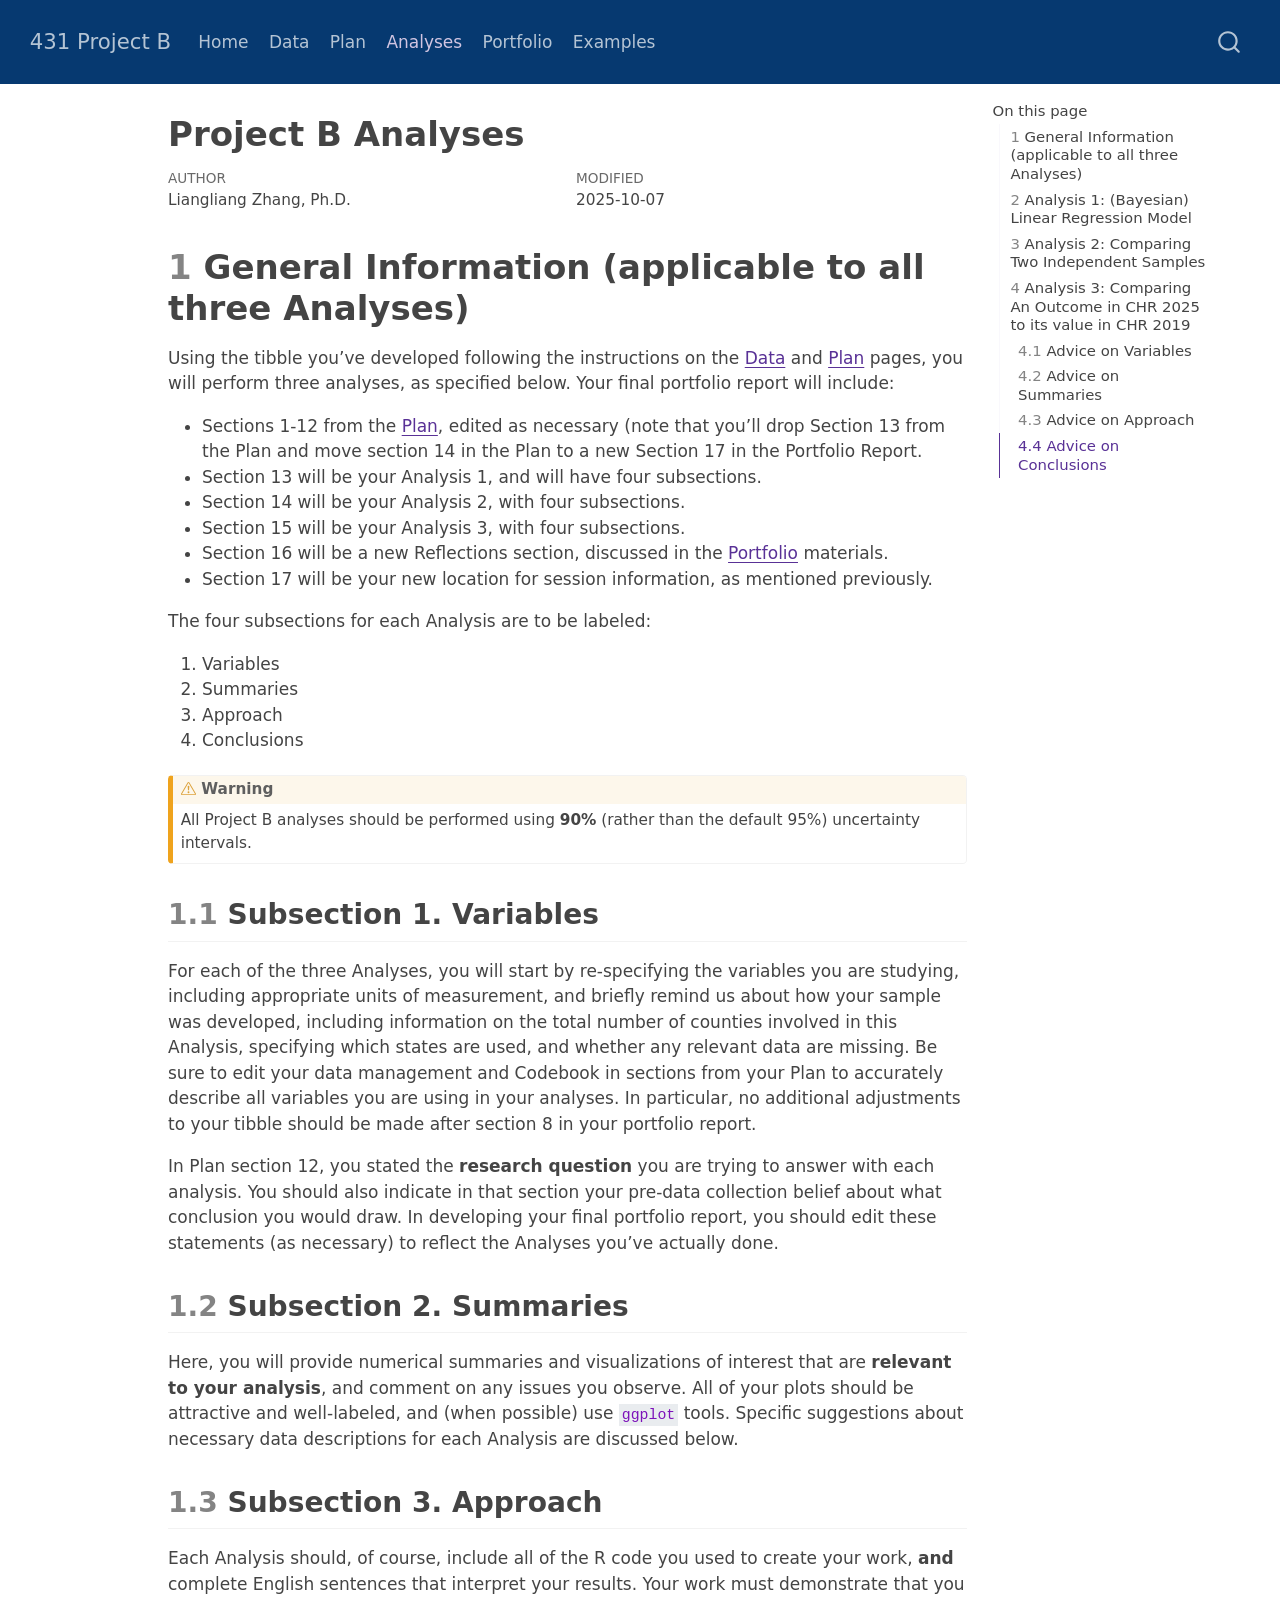
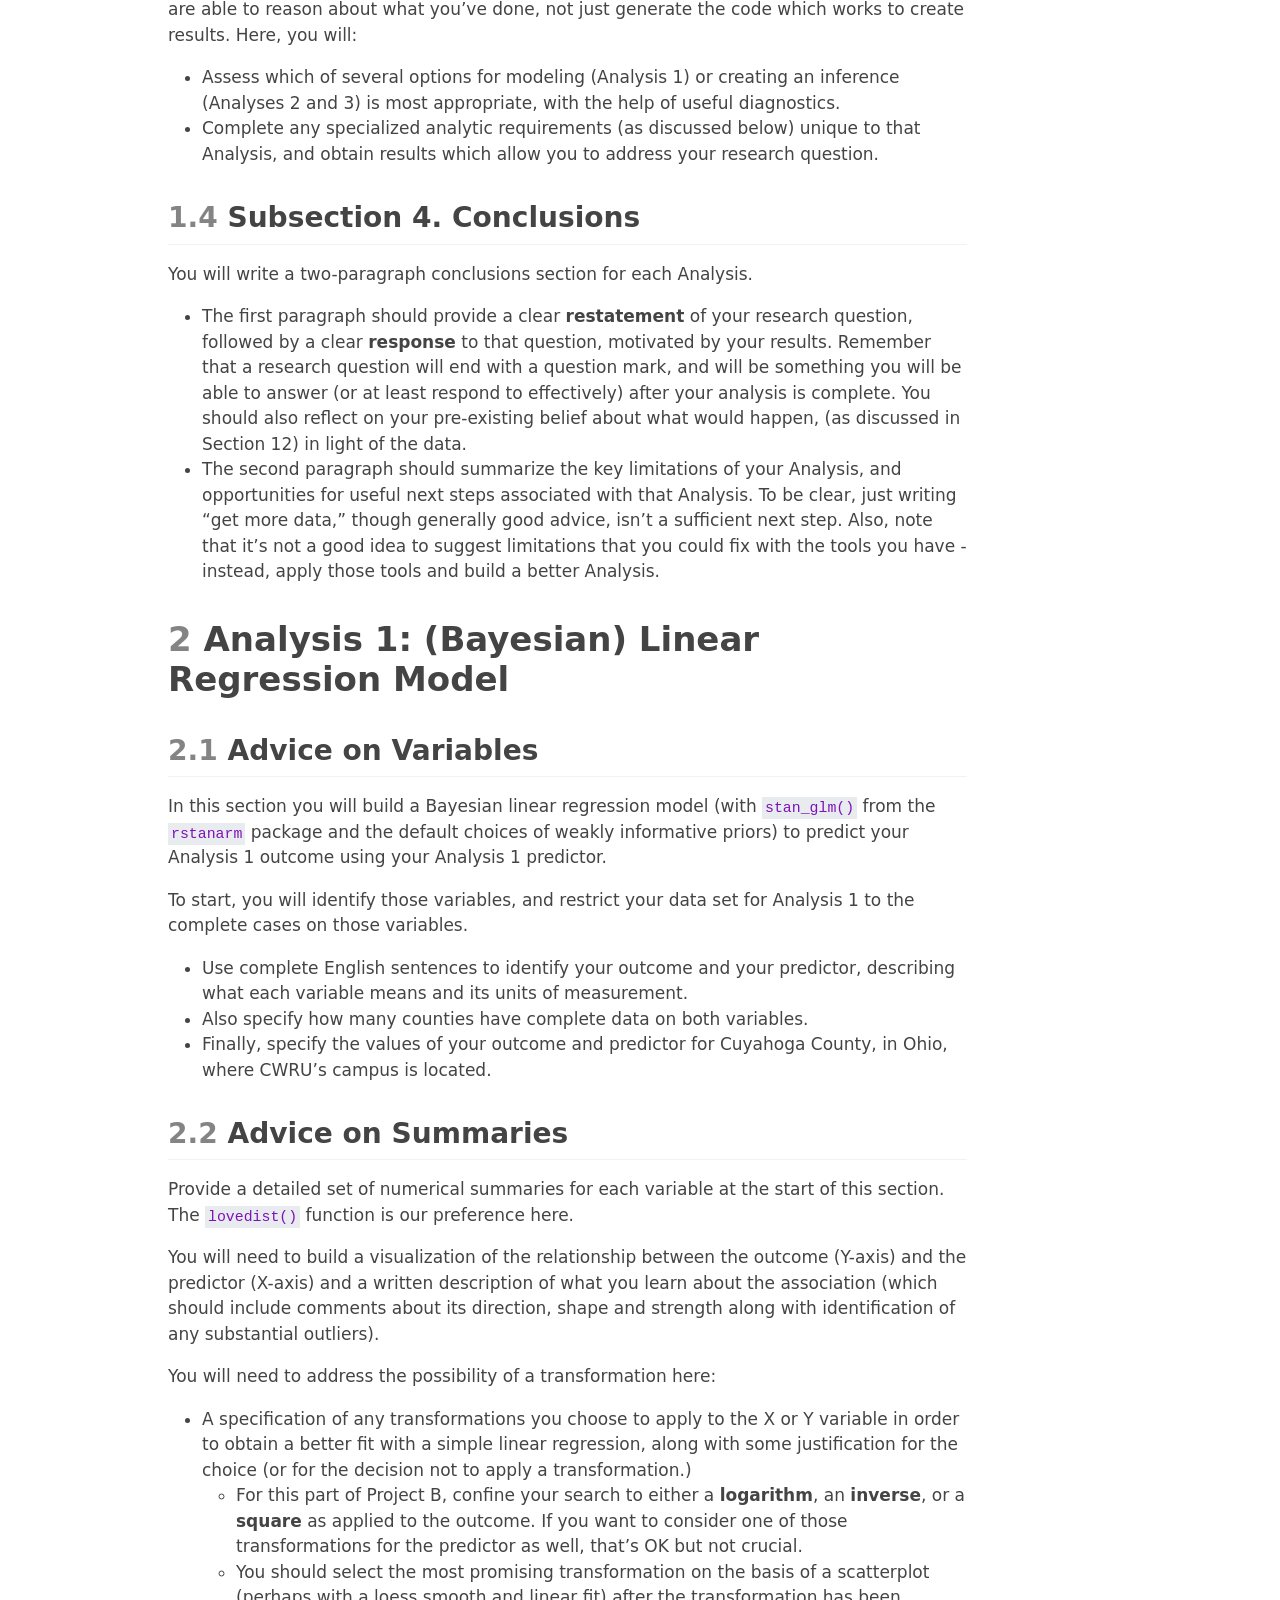
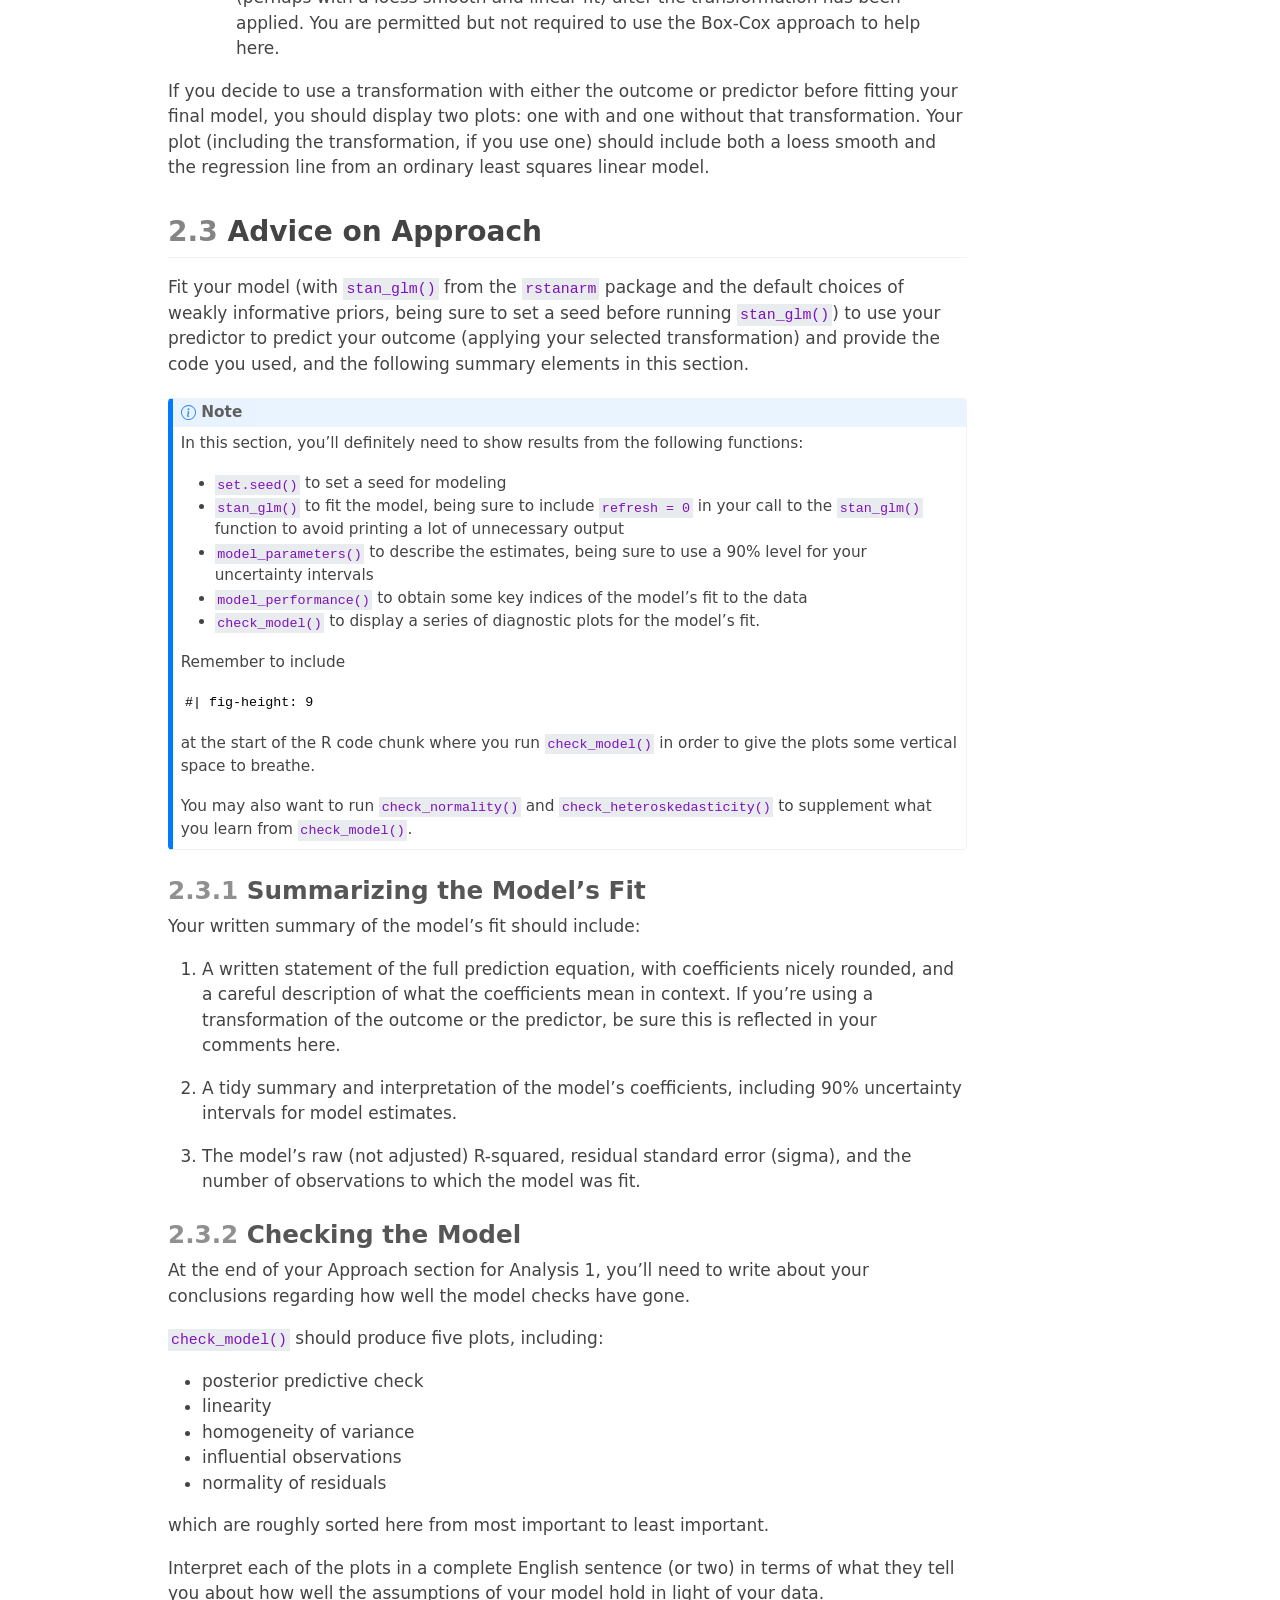
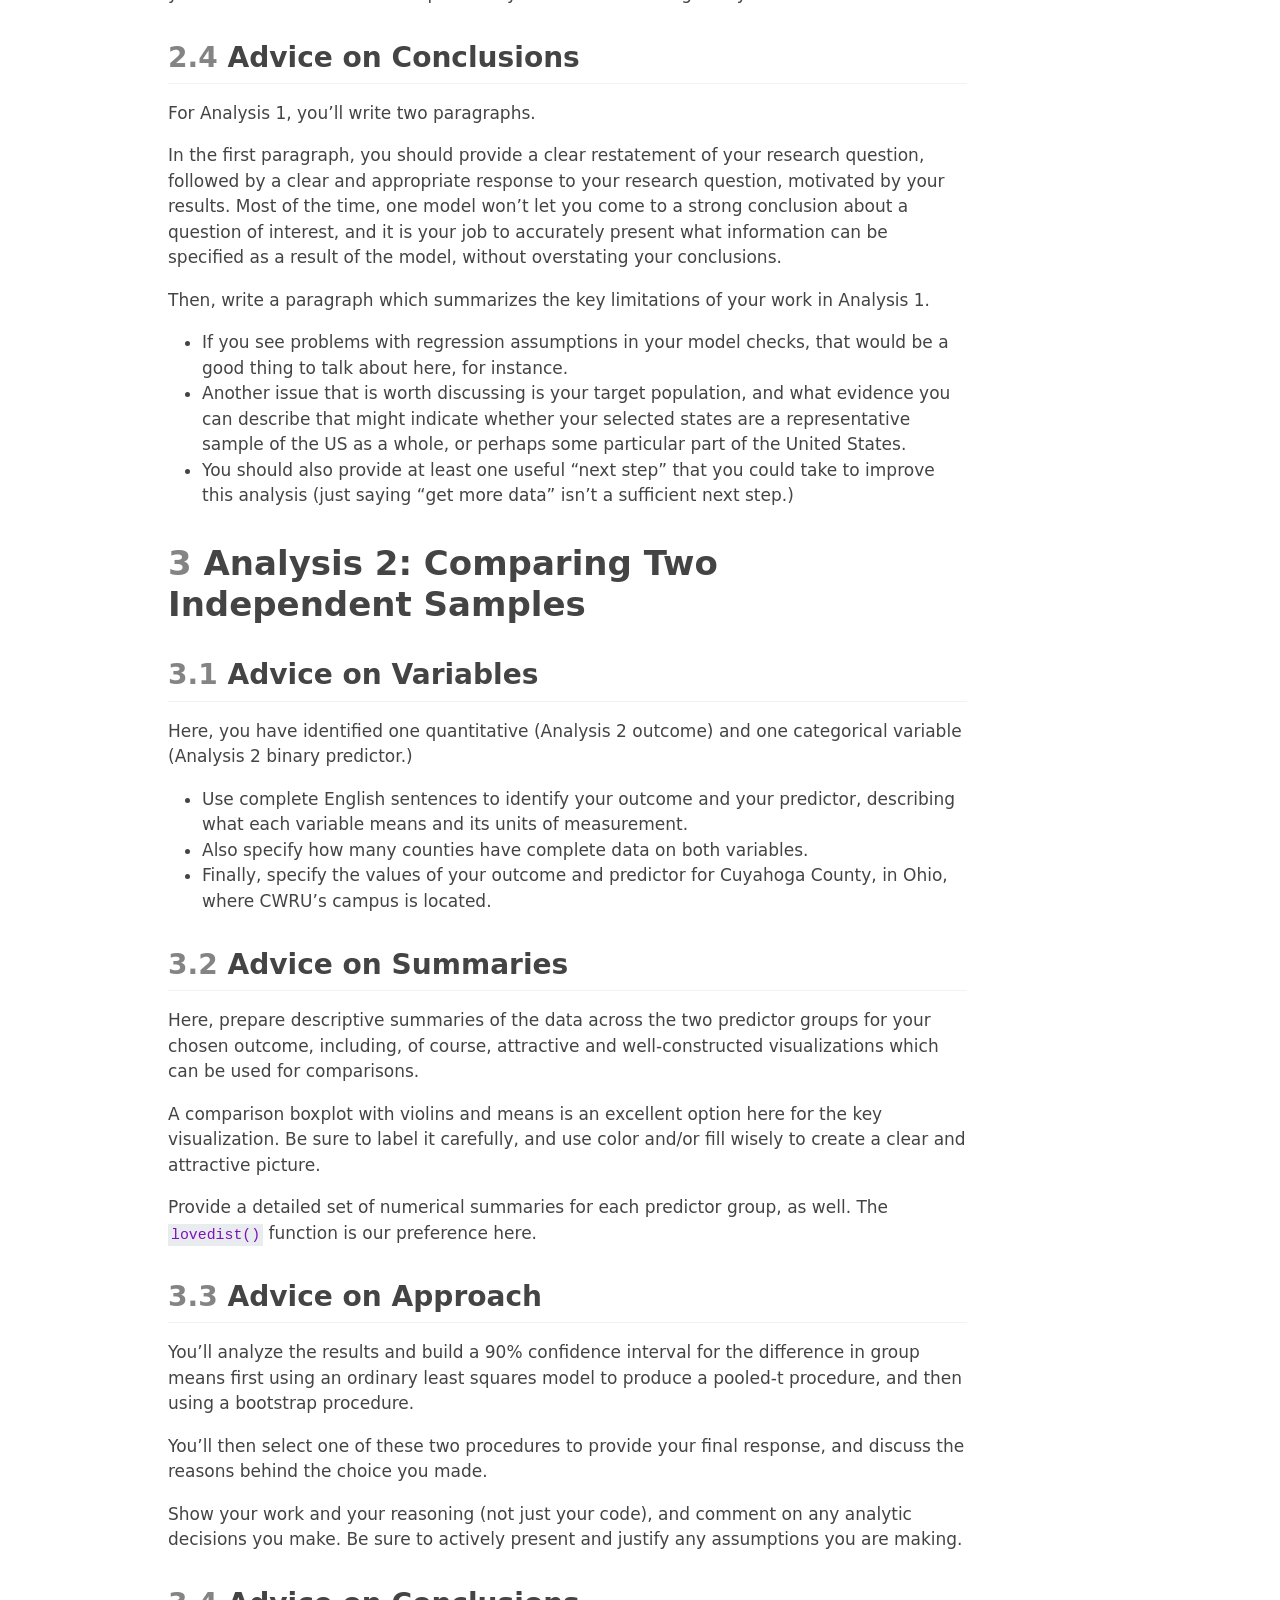
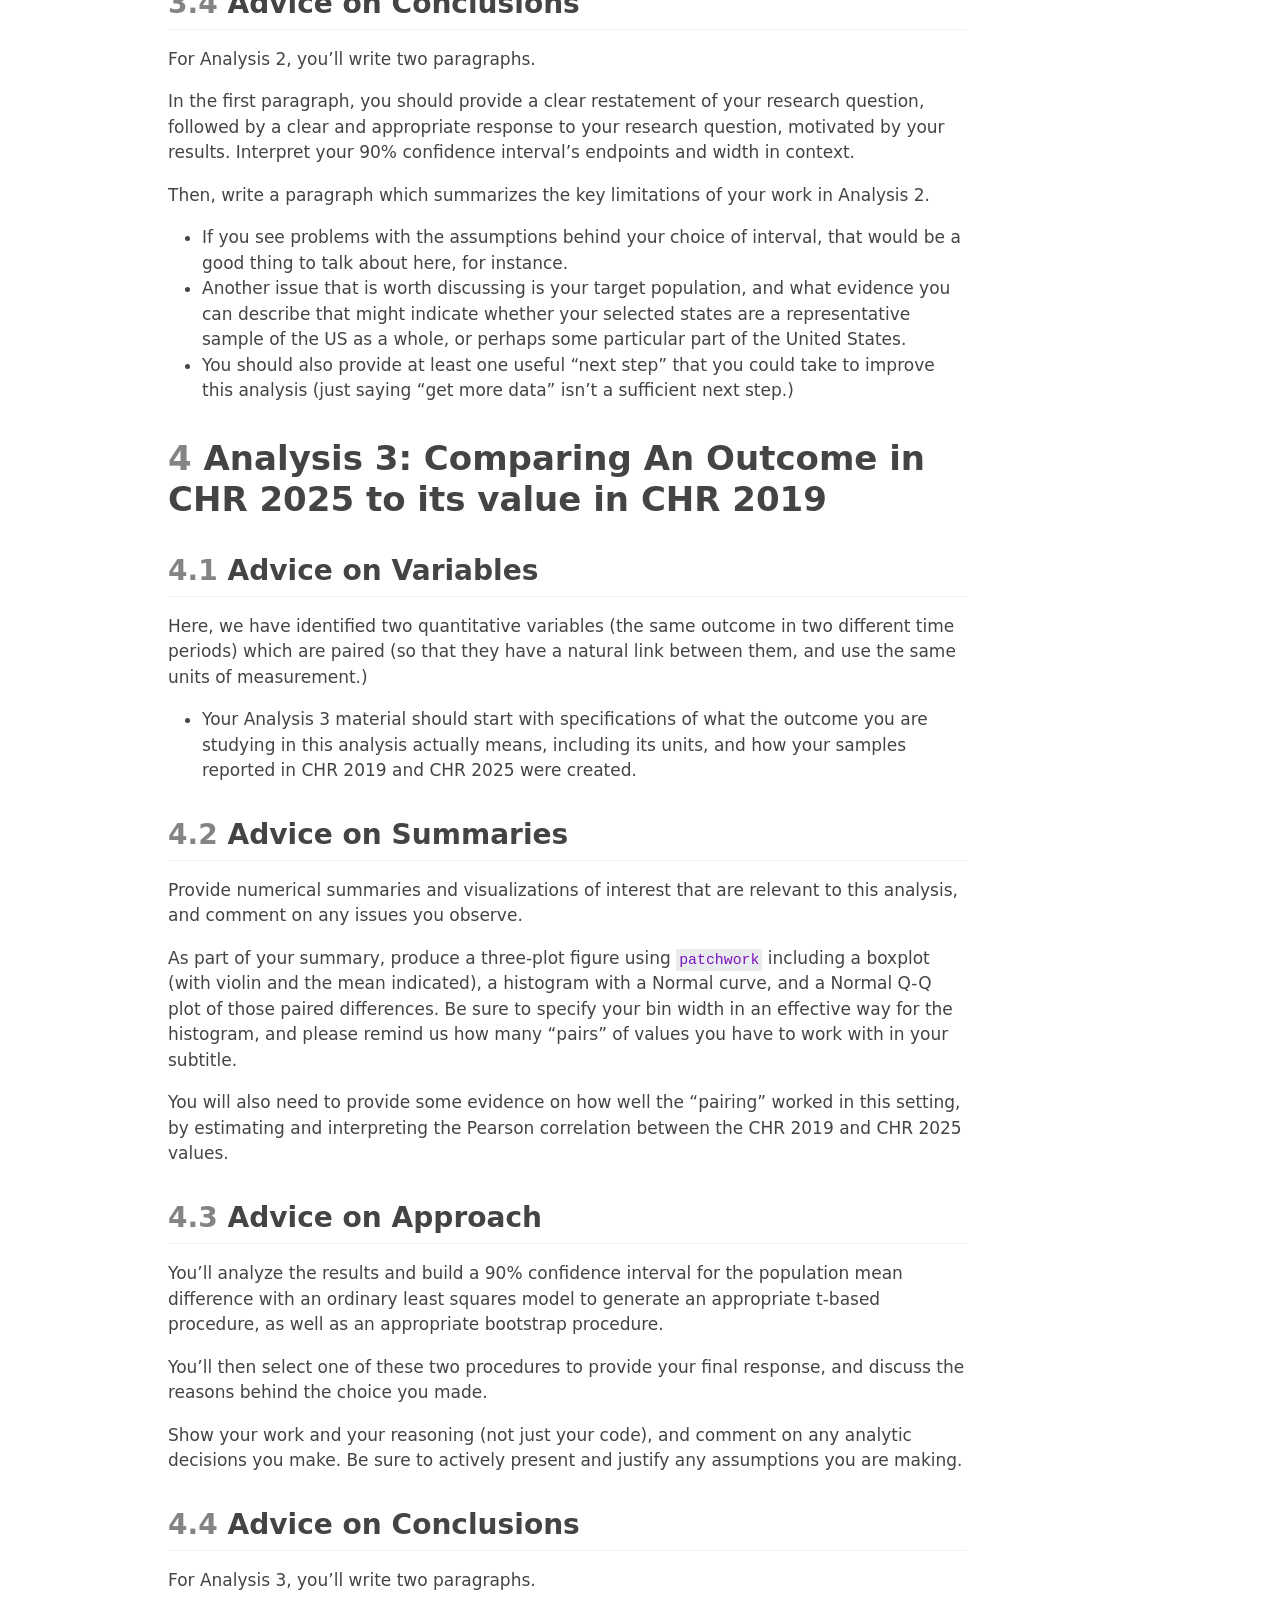
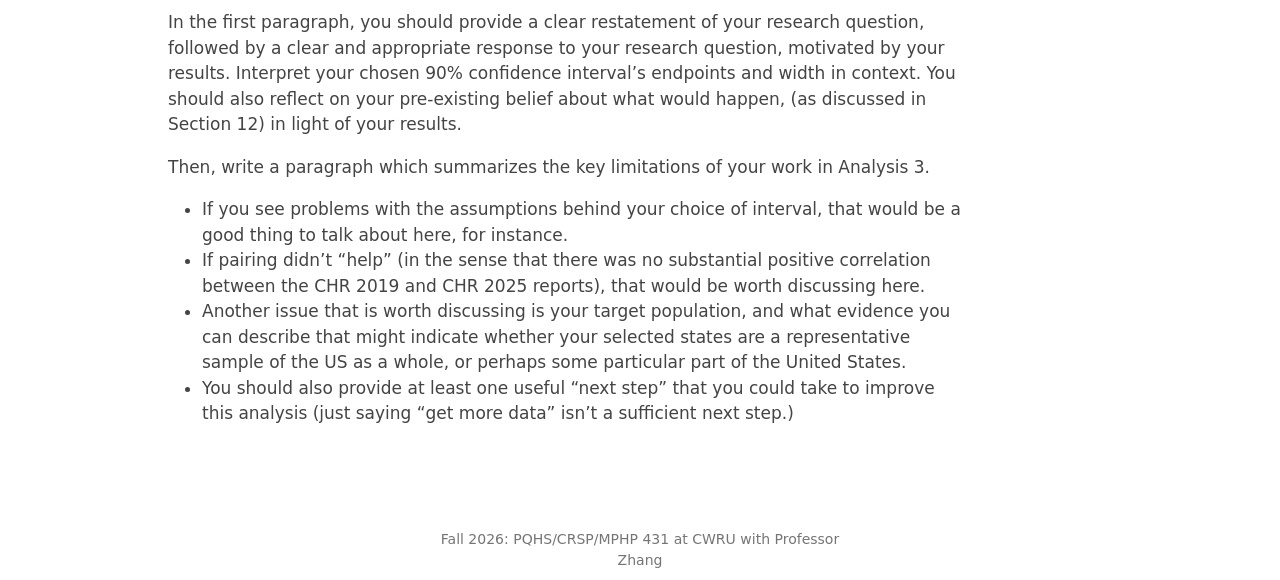
==== commit 90f84435: "update all" ====
--- a/docs/analyses.html
+++ b/docs/analyses.html
@@ -2,7 +2,7 @@
 <html xmlns="http://www.w3.org/1999/xhtml" lang="en" xml:lang="en"><head>
 
 <meta charset="utf-8">
-<meta name="generator" content="quarto-1.6.42">
+<meta name="generator" content="quarto-1.9.36">
 
 <meta name="viewport" content="width=device-width, initial-scale=1.0, user-scalable=yes">
 
@@ -10,6 +10,9 @@
 
 <title>Project B Analyses – 431 Project B</title>
 <style>
+/* Default styles provided by pandoc.
+** See https://pandoc.org/MANUAL.html#variables-for-html for config info.
+*/
 code{white-space: pre-wrap;}
 span.smallcaps{font-variant: small-caps;}
 div.columns{display: flex; gap: min(4vw, 1.5em);}
@@ -31,15 +34,16 @@
 <script src="site_libs/quarto-search/fuse.min.js"></script>
 <script src="site_libs/quarto-search/quarto-search.js"></script>
 <meta name="quarto:offset" content="./">
-<script src="site_libs/quarto-html/quarto.js"></script>
+<script src="site_libs/quarto-html/quarto.js" type="module"></script>
+<script src="site_libs/quarto-html/tabsets/tabsets.js" type="module"></script>
 <script src="site_libs/quarto-html/popper.min.js"></script>
 <script src="site_libs/quarto-html/tippy.umd.min.js"></script>
 <script src="site_libs/quarto-html/anchor.min.js"></script>
 <link href="site_libs/quarto-html/tippy.css" rel="stylesheet">
-<link href="site_libs/quarto-html/quarto-syntax-highlighting-2f5df379a58b258e96c21c0638c20c03.css" rel="stylesheet" id="quarto-text-highlighting-styles">
+<link href="site_libs/quarto-html/quarto-syntax-highlighting-845c23b38eaddc0f92fda52bfe77a8c8.css" rel="stylesheet" id="quarto-text-highlighting-styles">
 <script src="site_libs/bootstrap/bootstrap.min.js"></script>
 <link href="site_libs/bootstrap/bootstrap-icons.css" rel="stylesheet">
-<link href="site_libs/bootstrap/bootstrap-cde0508d4b2ddf9b7297da036976996e.min.css" rel="stylesheet" append-hash="true" id="quarto-bootstrap" data-mode="light">
+<link href="site_libs/bootstrap/bootstrap-f8abaae3adddef246a6fc0f1d8266ee3.min.css" rel="stylesheet" append-hash="true" id="quarto-bootstrap" data-mode="light">
 <script id="quarto-search-options" type="application/json">{
   "location": "navbar",
   "copy-button": false,
@@ -72,7 +76,7 @@
 <link rel="stylesheet" href="styles.css">
 </head>
 
-<body class="nav-fixed">
+<body class="nav-fixed quarto-light">
 
 <div id="quarto-search-results"></div>
   <header id="quarto-header" class="headroom fixed-top">
@@ -418,243 +422,250 @@
 
 </main> <!-- /main -->
 <script id="quarto-html-after-body" type="application/javascript">
-window.document.addEventListener("DOMContentLoaded", function (event) {
-  const toggleBodyColorMode = (bsSheetEl) => {
-    const mode = bsSheetEl.getAttribute("data-mode");
-    const bodyEl = window.document.querySelector("body");
-    if (mode === "dark") {
-      bodyEl.classList.add("quarto-dark");
-      bodyEl.classList.remove("quarto-light");
-    } else {
-      bodyEl.classList.add("quarto-light");
-      bodyEl.classList.remove("quarto-dark");
+  window.document.addEventListener("DOMContentLoaded", function (event) {
+    const icon = "";
+    const anchorJS = new window.AnchorJS();
+    anchorJS.options = {
+      placement: 'right',
+      icon: icon
+    };
+    anchorJS.add('.anchored');
+    const isCodeAnnotation = (el) => {
+      for (const clz of el.classList) {
+        if (clz.startsWith('code-annotation-')) {                     
+          return true;
+        }
+      }
+      return false;
     }
-  }
-  const toggleBodyColorPrimary = () => {
-    const bsSheetEl = window.document.querySelector("link#quarto-bootstrap");
-    if (bsSheetEl) {
-      toggleBodyColorMode(bsSheetEl);
+    const onCopySuccess = function(e) {
+      // button target
+      const button = e.trigger;
+      // don't keep focus
+      button.blur();
+      // flash "checked"
+      button.classList.add('code-copy-button-checked');
+      var currentTitle = button.getAttribute("title");
+      button.setAttribute("title", "Copied!");
+      let tooltip;
+      if (window.bootstrap) {
+        button.setAttribute("data-bs-toggle", "tooltip");
+        button.setAttribute("data-bs-placement", "left");
+        button.setAttribute("data-bs-title", "Copied!");
+        tooltip = new bootstrap.Tooltip(button, 
+          { trigger: "manual", 
+            customClass: "code-copy-button-tooltip",
+            offset: [0, -8]});
+        tooltip.show();    
+      }
+      setTimeout(function() {
+        if (tooltip) {
+          tooltip.hide();
+          button.removeAttribute("data-bs-title");
+          button.removeAttribute("data-bs-toggle");
+          button.removeAttribute("data-bs-placement");
+        }
+        button.setAttribute("title", currentTitle);
+        button.classList.remove('code-copy-button-checked');
+      }, 1000);
+      // clear code selection
+      e.clearSelection();
     }
-  }
-  toggleBodyColorPrimary();  
-  const icon = "";
-  const anchorJS = new window.AnchorJS();
-  anchorJS.options = {
-    placement: 'right',
-    icon: icon
-  };
-  anchorJS.add('.anchored');
-  const isCodeAnnotation = (el) => {
-    for (const clz of el.classList) {
-      if (clz.startsWith('code-annotation-')) {                     
-        return true;
-      }
-    }
-    return false;
-  }
-  const onCopySuccess = function(e) {
-    // button target
-    const button = e.trigger;
-    // don't keep focus
-    button.blur();
-    // flash "checked"
-    button.classList.add('code-copy-button-checked');
-    var currentTitle = button.getAttribute("title");
-    button.setAttribute("title", "Copied!");
-    let tooltip;
-    if (window.bootstrap) {
-      button.setAttribute("data-bs-toggle", "tooltip");
-      button.setAttribute("data-bs-placement", "left");
-      button.setAttribute("data-bs-title", "Copied!");
-      tooltip = new bootstrap.Tooltip(button, 
-        { trigger: "manual", 
-          customClass: "code-copy-button-tooltip",
-          offset: [0, -8]});
-      tooltip.show();    
-    }
-    setTimeout(function() {
-      if (tooltip) {
-        tooltip.hide();
-        button.removeAttribute("data-bs-title");
-        button.removeAttribute("data-bs-toggle");
-        button.removeAttribute("data-bs-placement");
-      }
-      button.setAttribute("title", currentTitle);
-      button.classList.remove('code-copy-button-checked');
-    }, 1000);
-    // clear code selection
-    e.clearSelection();
-  }
-  const getTextToCopy = function(trigger) {
-      const codeEl = trigger.previousElementSibling.cloneNode(true);
+    const getTextToCopy = function(trigger) {
+      const outerScaffold = trigger.parentElement.cloneNode(true);
+      const codeEl = outerScaffold.querySelector('code');
       for (const childEl of codeEl.children) {
         if (isCodeAnnotation(childEl)) {
           childEl.remove();
         }
       }
       return codeEl.innerText;
-  }
-  const clipboard = new window.ClipboardJS('.code-copy-button:not([data-in-quarto-modal])', {
-    text: getTextToCopy
-  });
-  clipboard.on('success', onCopySuccess);
-  if (window.document.getElementById('quarto-embedded-source-code-modal')) {
-    const clipboardModal = new window.ClipboardJS('.code-copy-button[data-in-quarto-modal]', {
-      text: getTextToCopy,
-      container: window.document.getElementById('quarto-embedded-source-code-modal')
+    }
+    const clipboard = new window.ClipboardJS('.code-copy-button:not([data-in-quarto-modal])', {
+      text: getTextToCopy
     });
-    clipboardModal.on('success', onCopySuccess);
-  }
-    var localhostRegex = new RegExp(/^(?:http|https):\/\/localhost\:?[0-9]*\//);
-    var mailtoRegex = new RegExp(/^mailto:/);
-      var filterRegex = new RegExp('/' + window.location.host + '/');
-    var isInternal = (href) => {
-        return filterRegex.test(href) || localhostRegex.test(href) || mailtoRegex.test(href);
+    clipboard.on('success', onCopySuccess);
+    if (window.document.getElementById('quarto-embedded-source-code-modal')) {
+      const clipboardModal = new window.ClipboardJS('.code-copy-button[data-in-quarto-modal]', {
+        text: getTextToCopy,
+        container: window.document.getElementById('quarto-embedded-source-code-modal')
+      });
+      clipboardModal.on('success', onCopySuccess);
     }
-    // Inspect non-navigation links and adorn them if external
- 	var links = window.document.querySelectorAll('a[href]:not(.nav-link):not(.navbar-brand):not(.toc-action):not(.sidebar-link):not(.sidebar-item-toggle):not(.pagination-link):not(.no-external):not([aria-hidden]):not(.dropdown-item):not(.quarto-navigation-tool):not(.about-link)');
-    for (var i=0; i<links.length; i++) {
-      const link = links[i];
-      if (!isInternal(link.href)) {
-        // undo the damage that might have been done by quarto-nav.js in the case of
-        // links that we want to consider external
-        if (link.dataset.originalHref !== undefined) {
-          link.href = link.dataset.originalHref;
-        }
-          // target, if specified
-          link.setAttribute("target", "_blank");
-          if (link.getAttribute("rel") === null) {
-            link.setAttribute("rel", "noopener");
+      var localhostRegex = new RegExp(/^(?:http|https):\/\/localhost\:?[0-9]*\//);
+      var mailtoRegex = new RegExp(/^mailto:/);
+        var filterRegex = new RegExp('/' + window.location.host + '/');
+      var isInternal = (href) => {
+          return filterRegex.test(href) || localhostRegex.test(href) || mailtoRegex.test(href);
+      }
+      // Inspect non-navigation links and adorn them if external
+     var links = window.document.querySelectorAll('a[href]:not(.nav-link):not(.navbar-brand):not(.toc-action):not(.sidebar-link):not(.sidebar-item-toggle):not(.pagination-link):not(.no-external):not([aria-hidden]):not(.dropdown-item):not(.quarto-navigation-tool):not(.about-link)');
+      for (var i=0; i<links.length; i++) {
+        const link = links[i];
+        if (!isInternal(link.href)) {
+          // undo the damage that might have been done by quarto-nav.js in the case of
+          // links that we want to consider external
+          if (link.dataset.originalHref !== undefined) {
+            link.href = link.dataset.originalHref;
           }
-          // default icon
-          link.classList.add("external");
-      }
+            // target, if specified
+            link.setAttribute("target", "_blank");
+            if (link.getAttribute("rel") === null) {
+              link.setAttribute("rel", "noopener");
+            }
+            // default icon
+            link.classList.add("external");
+        }
+      }
+    function tippyHover(el, contentFn, onTriggerFn, onUntriggerFn) {
+      const config = {
+        allowHTML: true,
+        maxWidth: 500,
+        delay: 100,
+        arrow: false,
+        appendTo: function(el) {
+            return el.parentElement;
+        },
+        interactive: true,
+        interactiveBorder: 10,
+        theme: 'quarto',
+        placement: 'bottom-start',
+      };
+      if (contentFn) {
+        config.content = contentFn;
+      }
+      if (onTriggerFn) {
+        config.onTrigger = onTriggerFn;
+      }
+      if (onUntriggerFn) {
+        config.onUntrigger = onUntriggerFn;
+      }
+      window.tippy(el, config); 
     }
-  function tippyHover(el, contentFn, onTriggerFn, onUntriggerFn) {
-    const config = {
-      allowHTML: true,
-      maxWidth: 500,
-      delay: 100,
-      arrow: false,
-      appendTo: function(el) {
-          return el.parentElement;
-      },
-      interactive: true,
-      interactiveBorder: 10,
-      theme: 'quarto',
-      placement: 'bottom-start',
-    };
-    if (contentFn) {
-      config.content = contentFn;
+    const noterefs = window.document.querySelectorAll('a[role="doc-noteref"]');
+    for (var i=0; i<noterefs.length; i++) {
+      const ref = noterefs[i];
+      tippyHover(ref, function() {
+        // use id or data attribute instead here
+        let href = ref.getAttribute('data-footnote-href') || ref.getAttribute('href');
+        try { href = new URL(href).hash; } catch {}
+        const id = href.replace(/^#\/?/, "");
+        const note = window.document.getElementById(id);
+        if (note) {
+          return note.innerHTML;
+        } else {
+          return "";
+        }
+      });
     }
-    if (onTriggerFn) {
-      config.onTrigger = onTriggerFn;
-    }
-    if (onUntriggerFn) {
-      config.onUntrigger = onUntriggerFn;
-    }
-    window.tippy(el, config); 
-  }
-  const noterefs = window.document.querySelectorAll('a[role="doc-noteref"]');
-  for (var i=0; i<noterefs.length; i++) {
-    const ref = noterefs[i];
-    tippyHover(ref, function() {
-      // use id or data attribute instead here
-      let href = ref.getAttribute('data-footnote-href') || ref.getAttribute('href');
-      try { href = new URL(href).hash; } catch {}
-      const id = href.replace(/^#\/?/, "");
-      const note = window.document.getElementById(id);
-      if (note) {
-        return note.innerHTML;
+    const xrefs = window.document.querySelectorAll('a.quarto-xref');
+    const processXRef = (id, note) => {
+      // Strip column container classes
+      const stripColumnClz = (el) => {
+        el.classList.remove("page-full", "page-columns");
+        if (el.children) {
+          for (const child of el.children) {
+            stripColumnClz(child);
+          }
+        }
+      }
+      stripColumnClz(note)
+      if (id === null || id.startsWith('sec-')) {
+        // Special case sections, only their first couple elements
+        const container = document.createElement("div");
+        if (note.children && note.children.length > 2) {
+          container.appendChild(note.children[0].cloneNode(true));
+          for (let i = 1; i < note.children.length; i++) {
+            const child = note.children[i];
+            if (child.tagName === "P" && child.innerText === "") {
+              continue;
+            } else {
+              container.appendChild(child.cloneNode(true));
+              break;
+            }
+          }
+          if (window.Quarto?.typesetMath) {
+            window.Quarto.typesetMath(container);
+          }
+          return container.innerHTML
+        } else {
+          if (window.Quarto?.typesetMath) {
+            window.Quarto.typesetMath(note);
+          }
+          return note.innerHTML;
+        }
       } else {
-        return "";
-      }
-    });
-  }
-  const xrefs = window.document.querySelectorAll('a.quarto-xref');
-  const processXRef = (id, note) => {
-    // Strip column container classes
-    const stripColumnClz = (el) => {
-      el.classList.remove("page-full", "page-columns");
-      if (el.children) {
-        for (const child of el.children) {
-          stripColumnClz(child);
-        }
-      }
-    }
-    stripColumnClz(note)
-    if (id === null || id.startsWith('sec-')) {
-      // Special case sections, only their first couple elements
-      const container = document.createElement("div");
-      if (note.children && note.children.length > 2) {
-        container.appendChild(note.children[0].cloneNode(true));
-        for (let i = 1; i < note.children.length; i++) {
-          const child = note.children[i];
-          if (child.tagName === "P" && child.innerText === "") {
-            continue;
-          } else {
-            container.appendChild(child.cloneNode(true));
-            break;
-          }
-        }
-        if (window.Quarto?.typesetMath) {
-          window.Quarto.typesetMath(container);
-        }
-        return container.innerHTML
-      } else {
+        // Remove any anchor links if they are present
+        const anchorLink = note.querySelector('a.anchorjs-link');
+        if (anchorLink) {
+          anchorLink.remove();
+        }
         if (window.Quarto?.typesetMath) {
           window.Quarto.typesetMath(note);
         }
-        return note.innerHTML;
-      }
-    } else {
-      // Remove any anchor links if they are present
-      const anchorLink = note.querySelector('a.anchorjs-link');
-      if (anchorLink) {
-        anchorLink.remove();
-      }
-      if (window.Quarto?.typesetMath) {
-        window.Quarto.typesetMath(note);
-      }
-      if (note.classList.contains("callout")) {
-        return note.outerHTML;
-      } else {
-        return note.innerHTML;
+        if (note.classList.contains("callout")) {
+          return note.outerHTML;
+        } else {
+          return note.innerHTML;
+        }
       }
     }
-  }
-  for (var i=0; i<xrefs.length; i++) {
-    const xref = xrefs[i];
-    tippyHover(xref, undefined, function(instance) {
-      instance.disable();
-      let url = xref.getAttribute('href');
-      let hash = undefined; 
-      if (url.startsWith('#')) {
-        hash = url;
-      } else {
-        try { hash = new URL(url).hash; } catch {}
-      }
-      if (hash) {
-        const id = hash.replace(/^#\/?/, "");
-        const note = window.document.getElementById(id);
-        if (note !== null) {
-          try {
-            const html = processXRef(id, note.cloneNode(true));
-            instance.setContent(html);
-          } finally {
-            instance.enable();
-            instance.show();
+    for (var i=0; i<xrefs.length; i++) {
+      const xref = xrefs[i];
+      tippyHover(xref, undefined, function(instance) {
+        instance.disable();
+        let url = xref.getAttribute('href');
+        let hash = undefined; 
+        if (url.startsWith('#')) {
+          hash = url;
+        } else {
+          try { hash = new URL(url).hash; } catch {}
+        }
+        if (hash) {
+          const id = hash.replace(/^#\/?/, "");
+          const note = window.document.getElementById(id);
+          if (note !== null) {
+            try {
+              const html = processXRef(id, note.cloneNode(true));
+              instance.setContent(html);
+            } finally {
+              instance.enable();
+              instance.show();
+            }
+          } else {
+            // See if we can fetch this
+            fetch(url.split('#')[0])
+            .then(res => res.text())
+            .then(html => {
+              const parser = new DOMParser();
+              const htmlDoc = parser.parseFromString(html, "text/html");
+              const note = htmlDoc.getElementById(id);
+              if (note !== null) {
+                const html = processXRef(id, note);
+                instance.setContent(html);
+              } 
+            }).finally(() => {
+              instance.enable();
+              instance.show();
+            });
           }
         } else {
-          // See if we can fetch this
-          fetch(url.split('#')[0])
+          // See if we can fetch a full url (with no hash to target)
+          // This is a special case and we should probably do some content thinning / targeting
+          fetch(url)
           .then(res => res.text())
           .then(html => {
             const parser = new DOMParser();
             const htmlDoc = parser.parseFromString(html, "text/html");
-            const note = htmlDoc.getElementById(id);
+            const note = htmlDoc.querySelector('main.content');
             if (note !== null) {
-              const html = processXRef(id, note);
+              // This should only happen for chapter cross references
+              // (since there is no id in the URL)
+              // remove the first header
+              if (note.children.length > 0 && note.children[0].tagName === "HEADER") {
+                note.children[0].remove();
+              }
+              const html = processXRef(null, note);
               instance.setContent(html);
             } 
           }).finally(() => {
@@ -662,185 +673,161 @@
             instance.show();
           });
         }
-      } else {
-        // See if we can fetch a full url (with no hash to target)
-        // This is a special case and we should probably do some content thinning / targeting
-        fetch(url)
-        .then(res => res.text())
-        .then(html => {
-          const parser = new DOMParser();
-          const htmlDoc = parser.parseFromString(html, "text/html");
-          const note = htmlDoc.querySelector('main.content');
-          if (note !== null) {
-            // This should only happen for chapter cross references
-            // (since there is no id in the URL)
-            // remove the first header
-            if (note.children.length > 0 && note.children[0].tagName === "HEADER") {
-              note.children[0].remove();
-            }
-            const html = processXRef(null, note);
-            instance.setContent(html);
-          } 
-        }).finally(() => {
-          instance.enable();
-          instance.show();
-        });
-      }
-    }, function(instance) {
-    });
-  }
-      let selectedAnnoteEl;
-      const selectorForAnnotation = ( cell, annotation) => {
-        let cellAttr = 'data-code-cell="' + cell + '"';
-        let lineAttr = 'data-code-annotation="' +  annotation + '"';
-        const selector = 'span[' + cellAttr + '][' + lineAttr + ']';
-        return selector;
-      }
-      const selectCodeLines = (annoteEl) => {
-        const doc = window.document;
-        const targetCell = annoteEl.getAttribute("data-target-cell");
-        const targetAnnotation = annoteEl.getAttribute("data-target-annotation");
-        const annoteSpan = window.document.querySelector(selectorForAnnotation(targetCell, targetAnnotation));
-        const lines = annoteSpan.getAttribute("data-code-lines").split(",");
-        const lineIds = lines.map((line) => {
-          return targetCell + "-" + line;
-        })
-        let top = null;
-        let height = null;
-        let parent = null;
-        if (lineIds.length > 0) {
-            //compute the position of the single el (top and bottom and make a div)
-            const el = window.document.getElementById(lineIds[0]);
-            top = el.offsetTop;
-            height = el.offsetHeight;
-            parent = el.parentElement.parentElement;
-          if (lineIds.length > 1) {
-            const lastEl = window.document.getElementById(lineIds[lineIds.length - 1]);
-            const bottom = lastEl.offsetTop + lastEl.offsetHeight;
-            height = bottom - top;
-          }
-          if (top !== null && height !== null && parent !== null) {
-            // cook up a div (if necessary) and position it 
-            let div = window.document.getElementById("code-annotation-line-highlight");
-            if (div === null) {
-              div = window.document.createElement("div");
-              div.setAttribute("id", "code-annotation-line-highlight");
-              div.style.position = 'absolute';
-              parent.appendChild(div);
-            }
-            div.style.top = top - 2 + "px";
-            div.style.height = height + 4 + "px";
-            div.style.left = 0;
-            let gutterDiv = window.document.getElementById("code-annotation-line-highlight-gutter");
-            if (gutterDiv === null) {
-              gutterDiv = window.document.createElement("div");
-              gutterDiv.setAttribute("id", "code-annotation-line-highlight-gutter");
-              gutterDiv.style.position = 'absolute';
-              const codeCell = window.document.getElementById(targetCell);
-              const gutter = codeCell.querySelector('.code-annotation-gutter');
-              gutter.appendChild(gutterDiv);
-            }
-            gutterDiv.style.top = top - 2 + "px";
-            gutterDiv.style.height = height + 4 + "px";
-          }
-          selectedAnnoteEl = annoteEl;
-        }
-      };
-      const unselectCodeLines = () => {
-        const elementsIds = ["code-annotation-line-highlight", "code-annotation-line-highlight-gutter"];
-        elementsIds.forEach((elId) => {
-          const div = window.document.getElementById(elId);
-          if (div) {
-            div.remove();
-          }
-        });
-        selectedAnnoteEl = undefined;
-      };
-        // Handle positioning of the toggle
-    window.addEventListener(
-      "resize",
-      throttle(() => {
-        elRect = undefined;
-        if (selectedAnnoteEl) {
-          selectCodeLines(selectedAnnoteEl);
-        }
-      }, 10)
-    );
-    function throttle(fn, ms) {
-    let throttle = false;
-    let timer;
-      return (...args) => {
-        if(!throttle) { // first call gets through
-            fn.apply(this, args);
-            throttle = true;
-        } else { // all the others get throttled
-            if(timer) clearTimeout(timer); // cancel #2
-            timer = setTimeout(() => {
-              fn.apply(this, args);
-              timer = throttle = false;
-            }, ms);
-        }
-      };
-    }
-      // Attach click handler to the DT
-      const annoteDls = window.document.querySelectorAll('dt[data-target-cell]');
-      for (const annoteDlNode of annoteDls) {
-        annoteDlNode.addEventListener('click', (event) => {
-          const clickedEl = event.target;
-          if (clickedEl !== selectedAnnoteEl) {
-            unselectCodeLines();
-            const activeEl = window.document.querySelector('dt[data-target-cell].code-annotation-active');
-            if (activeEl) {
-              activeEl.classList.remove('code-annotation-active');
-            }
-            selectCodeLines(clickedEl);
-            clickedEl.classList.add('code-annotation-active');
-          } else {
-            // Unselect the line
-            unselectCodeLines();
-            clickedEl.classList.remove('code-annotation-active');
-          }
-        });
-      }
-  const findCites = (el) => {
-    const parentEl = el.parentElement;
-    if (parentEl) {
-      const cites = parentEl.dataset.cites;
-      if (cites) {
-        return {
-          el,
-          cites: cites.split(' ')
-        };
-      } else {
-        return findCites(el.parentElement)
-      }
-    } else {
-      return undefined;
-    }
-  };
-  var bibliorefs = window.document.querySelectorAll('a[role="doc-biblioref"]');
-  for (var i=0; i<bibliorefs.length; i++) {
-    const ref = bibliorefs[i];
-    const citeInfo = findCites(ref);
-    if (citeInfo) {
-      tippyHover(citeInfo.el, function() {
-        var popup = window.document.createElement('div');
-        citeInfo.cites.forEach(function(cite) {
-          var citeDiv = window.document.createElement('div');
-          citeDiv.classList.add('hanging-indent');
-          citeDiv.classList.add('csl-entry');
-          var biblioDiv = window.document.getElementById('ref-' + cite);
-          if (biblioDiv) {
-            citeDiv.innerHTML = biblioDiv.innerHTML;
-          }
-          popup.appendChild(citeDiv);
-        });
-        return popup.innerHTML;
+      }, function(instance) {
       });
     }
-  }
-});
-</script>
+        let selectedAnnoteEl;
+        const selectorForAnnotation = ( cell, annotation) => {
+          let cellAttr = 'data-code-cell="' + cell + '"';
+          let lineAttr = 'data-code-annotation="' +  annotation + '"';
+          const selector = 'span[' + cellAttr + '][' + lineAttr + ']';
+          return selector;
+        }
+        const selectCodeLines = (annoteEl) => {
+          const doc = window.document;
+          const targetCell = annoteEl.getAttribute("data-target-cell");
+          const targetAnnotation = annoteEl.getAttribute("data-target-annotation");
+          const annoteSpan = window.document.querySelector(selectorForAnnotation(targetCell, targetAnnotation));
+          const lines = annoteSpan.getAttribute("data-code-lines").split(",");
+          const lineIds = lines.map((line) => {
+            return targetCell + "-" + line;
+          })
+          let top = null;
+          let height = null;
+          let parent = null;
+          if (lineIds.length > 0) {
+              //compute the position of the single el (top and bottom and make a div)
+              const el = window.document.getElementById(lineIds[0]);
+              top = el.offsetTop;
+              height = el.offsetHeight;
+              parent = el.parentElement.parentElement;
+            if (lineIds.length > 1) {
+              const lastEl = window.document.getElementById(lineIds[lineIds.length - 1]);
+              const bottom = lastEl.offsetTop + lastEl.offsetHeight;
+              height = bottom - top;
+            }
+            if (top !== null && height !== null && parent !== null) {
+              // cook up a div (if necessary) and position it 
+              let div = window.document.getElementById("code-annotation-line-highlight");
+              if (div === null) {
+                div = window.document.createElement("div");
+                div.setAttribute("id", "code-annotation-line-highlight");
+                div.style.position = 'absolute';
+                parent.appendChild(div);
+              }
+              div.style.top = top - 2 + "px";
+              div.style.height = height + 4 + "px";
+              div.style.left = 0;
+              let gutterDiv = window.document.getElementById("code-annotation-line-highlight-gutter");
+              if (gutterDiv === null) {
+                gutterDiv = window.document.createElement("div");
+                gutterDiv.setAttribute("id", "code-annotation-line-highlight-gutter");
+                gutterDiv.style.position = 'absolute';
+                const codeCell = window.document.getElementById(targetCell);
+                const gutter = codeCell.querySelector('.code-annotation-gutter');
+                gutter.appendChild(gutterDiv);
+              }
+              gutterDiv.style.top = top - 2 + "px";
+              gutterDiv.style.height = height + 4 + "px";
+            }
+            selectedAnnoteEl = annoteEl;
+          }
+        };
+        const unselectCodeLines = () => {
+          const elementsIds = ["code-annotation-line-highlight", "code-annotation-line-highlight-gutter"];
+          elementsIds.forEach((elId) => {
+            const div = window.document.getElementById(elId);
+            if (div) {
+              div.remove();
+            }
+          });
+          selectedAnnoteEl = undefined;
+        };
+          // Handle positioning of the toggle
+      window.addEventListener(
+        "resize",
+        throttle(() => {
+          elRect = undefined;
+          if (selectedAnnoteEl) {
+            selectCodeLines(selectedAnnoteEl);
+          }
+        }, 10)
+      );
+      function throttle(fn, ms) {
+      let throttle = false;
+      let timer;
+        return (...args) => {
+          if(!throttle) { // first call gets through
+              fn.apply(this, args);
+              throttle = true;
+          } else { // all the others get throttled
+              if(timer) clearTimeout(timer); // cancel #2
+              timer = setTimeout(() => {
+                fn.apply(this, args);
+                timer = throttle = false;
+              }, ms);
+          }
+        };
+      }
+        // Attach click handler to the DT
+        const annoteDls = window.document.querySelectorAll('dt[data-target-cell]');
+        for (const annoteDlNode of annoteDls) {
+          annoteDlNode.addEventListener('click', (event) => {
+            const clickedEl = event.target;
+            if (clickedEl !== selectedAnnoteEl) {
+              unselectCodeLines();
+              const activeEl = window.document.querySelector('dt[data-target-cell].code-annotation-active');
+              if (activeEl) {
+                activeEl.classList.remove('code-annotation-active');
+              }
+              selectCodeLines(clickedEl);
+              clickedEl.classList.add('code-annotation-active');
+            } else {
+              // Unselect the line
+              unselectCodeLines();
+              clickedEl.classList.remove('code-annotation-active');
+            }
+          });
+        }
+    const findCites = (el) => {
+      const parentEl = el.parentElement;
+      if (parentEl) {
+        const cites = parentEl.dataset.cites;
+        if (cites) {
+          return {
+            el,
+            cites: cites.split(' ')
+          };
+        } else {
+          return findCites(el.parentElement)
+        }
+      } else {
+        return undefined;
+      }
+    };
+    var bibliorefs = window.document.querySelectorAll('a[role="doc-biblioref"]');
+    for (var i=0; i<bibliorefs.length; i++) {
+      const ref = bibliorefs[i];
+      const citeInfo = findCites(ref);
+      if (citeInfo) {
+        tippyHover(citeInfo.el, function() {
+          var popup = window.document.createElement('div');
+          citeInfo.cites.forEach(function(cite) {
+            var citeDiv = window.document.createElement('div');
+            citeDiv.classList.add('hanging-indent');
+            citeDiv.classList.add('csl-entry');
+            var biblioDiv = window.document.getElementById('ref-' + cite);
+            if (biblioDiv) {
+              citeDiv.innerHTML = biblioDiv.innerHTML;
+            }
+            popup.appendChild(citeDiv);
+          });
+          return popup.innerHTML;
+        });
+      }
+    }
+  });
+  </script>
 </div> <!-- /content -->
 <footer class="footer">
   <div class="nav-footer">
@@ -848,7 +835,7 @@
       &nbsp;
     </div>   
     <div class="nav-footer-center">
-<p>Fall 2025: PQHS/CRSP/MPHP 431 at CWRU with Professor Zhang</p>
+<p>Fall 2026: PQHS/CRSP/MPHP 431 at CWRU with Professor Zhang</p>
 </div>
     <div class="nav-footer-right">
       &nbsp;
--- a/docs/site_libs/quarto-html/quarto-syntax-highlighting-845c23b38eaddc0f92fda52bfe77a8c8.css
+++ b/docs/site_libs/quarto-html/quarto-syntax-highlighting-845c23b38eaddc0f92fda52bfe77a8c8.css
@@ -0,0 +1,236 @@
+/* quarto syntax highlight colors */
+:root {
+  --quarto-hl-ot-color: #003B4F;
+  --quarto-hl-at-color: #657422;
+  --quarto-hl-ss-color: #20794D;
+  --quarto-hl-an-color: #5E5E5E;
+  --quarto-hl-fu-color: #4758AB;
+  --quarto-hl-st-color: #20794D;
+  --quarto-hl-cf-color: #003B4F;
+  --quarto-hl-op-color: #5E5E5E;
+  --quarto-hl-er-color: #AD0000;
+  --quarto-hl-bn-color: #AD0000;
+  --quarto-hl-al-color: #AD0000;
+  --quarto-hl-va-color: #111111;
+  --quarto-hl-bu-color: inherit;
+  --quarto-hl-ex-color: inherit;
+  --quarto-hl-pp-color: #AD0000;
+  --quarto-hl-in-color: #5E5E5E;
+  --quarto-hl-vs-color: #20794D;
+  --quarto-hl-wa-color: #5E5E5E;
+  --quarto-hl-do-color: #5E5E5E;
+  --quarto-hl-im-color: #00769E;
+  --quarto-hl-ch-color: #20794D;
+  --quarto-hl-dt-color: #AD0000;
+  --quarto-hl-fl-color: #AD0000;
+  --quarto-hl-co-color: #5E5E5E;
+  --quarto-hl-cv-color: #5E5E5E;
+  --quarto-hl-cn-color: #8f5902;
+  --quarto-hl-sc-color: #5E5E5E;
+  --quarto-hl-dv-color: #AD0000;
+  --quarto-hl-kw-color: #003B4F;
+}
+
+/* other quarto variables */
+:root {
+  --quarto-font-monospace: SFMono-Regular, Menlo, Monaco, Consolas, "Liberation Mono", "Courier New", monospace;
+}
+
+/* syntax highlight based on Pandoc's rules */
+pre > code.sourceCode > span {
+  color: #003B4F;
+}
+
+code.sourceCode > span {
+  color: #003B4F;
+}
+
+div.sourceCode,
+div.sourceCode pre.sourceCode {
+  color: #003B4F;
+}
+
+/* Normal */
+code span {
+  color: #003B4F;
+}
+
+/* Alert */
+code span.al {
+  color: #AD0000;
+  font-style: inherit;
+}
+
+/* Annotation */
+code span.an {
+  color: #5E5E5E;
+  font-style: inherit;
+}
+
+/* Attribute */
+code span.at {
+  color: #657422;
+  font-style: inherit;
+}
+
+/* BaseN */
+code span.bn {
+  color: #AD0000;
+  font-style: inherit;
+}
+
+/* BuiltIn */
+code span.bu {
+  font-style: inherit;
+}
+
+/* ControlFlow */
+code span.cf {
+  color: #003B4F;
+  font-weight: bold;
+  font-style: inherit;
+}
+
+/* Char */
+code span.ch {
+  color: #20794D;
+  font-style: inherit;
+}
+
+/* Constant */
+code span.cn {
+  color: #8f5902;
+  font-style: inherit;
+}
+
+/* Comment */
+code span.co {
+  color: #5E5E5E;
+  font-style: inherit;
+}
+
+/* CommentVar */
+code span.cv {
+  color: #5E5E5E;
+  font-style: italic;
+}
+
+/* Documentation */
+code span.do {
+  color: #5E5E5E;
+  font-style: italic;
+}
+
+/* DataType */
+code span.dt {
+  color: #AD0000;
+  font-style: inherit;
+}
+
+/* DecVal */
+code span.dv {
+  color: #AD0000;
+  font-style: inherit;
+}
+
+/* Error */
+code span.er {
+  color: #AD0000;
+  font-style: inherit;
+}
+
+/* Extension */
+code span.ex {
+  font-style: inherit;
+}
+
+/* Float */
+code span.fl {
+  color: #AD0000;
+  font-style: inherit;
+}
+
+/* Function */
+code span.fu {
+  color: #4758AB;
+  font-style: inherit;
+}
+
+/* Import */
+code span.im {
+  color: #00769E;
+  font-style: inherit;
+}
+
+/* Information */
+code span.in {
+  color: #5E5E5E;
+  font-style: inherit;
+}
+
+/* Keyword */
+code span.kw {
+  color: #003B4F;
+  font-weight: bold;
+  font-style: inherit;
+}
+
+/* Operator */
+code span.op {
+  color: #5E5E5E;
+  font-style: inherit;
+}
+
+/* Other */
+code span.ot {
+  color: #003B4F;
+  font-style: inherit;
+}
+
+/* Preprocessor */
+code span.pp {
+  color: #AD0000;
+  font-style: inherit;
+}
+
+/* SpecialChar */
+code span.sc {
+  color: #5E5E5E;
+  font-style: inherit;
+}
+
+/* SpecialString */
+code span.ss {
+  color: #20794D;
+  font-style: inherit;
+}
+
+/* String */
+code span.st {
+  color: #20794D;
+  font-style: inherit;
+}
+
+/* Variable */
+code span.va {
+  color: #111111;
+  font-style: inherit;
+}
+
+/* VerbatimString */
+code span.vs {
+  color: #20794D;
+  font-style: inherit;
+}
+
+/* Warning */
+code span.wa {
+  color: #5E5E5E;
+  font-style: italic;
+}
+
+.prevent-inlining {
+  content: "</";
+}
+
+/*# sourceMappingURL=ac89f0bb514bba72461919f78549e31c.css.map */
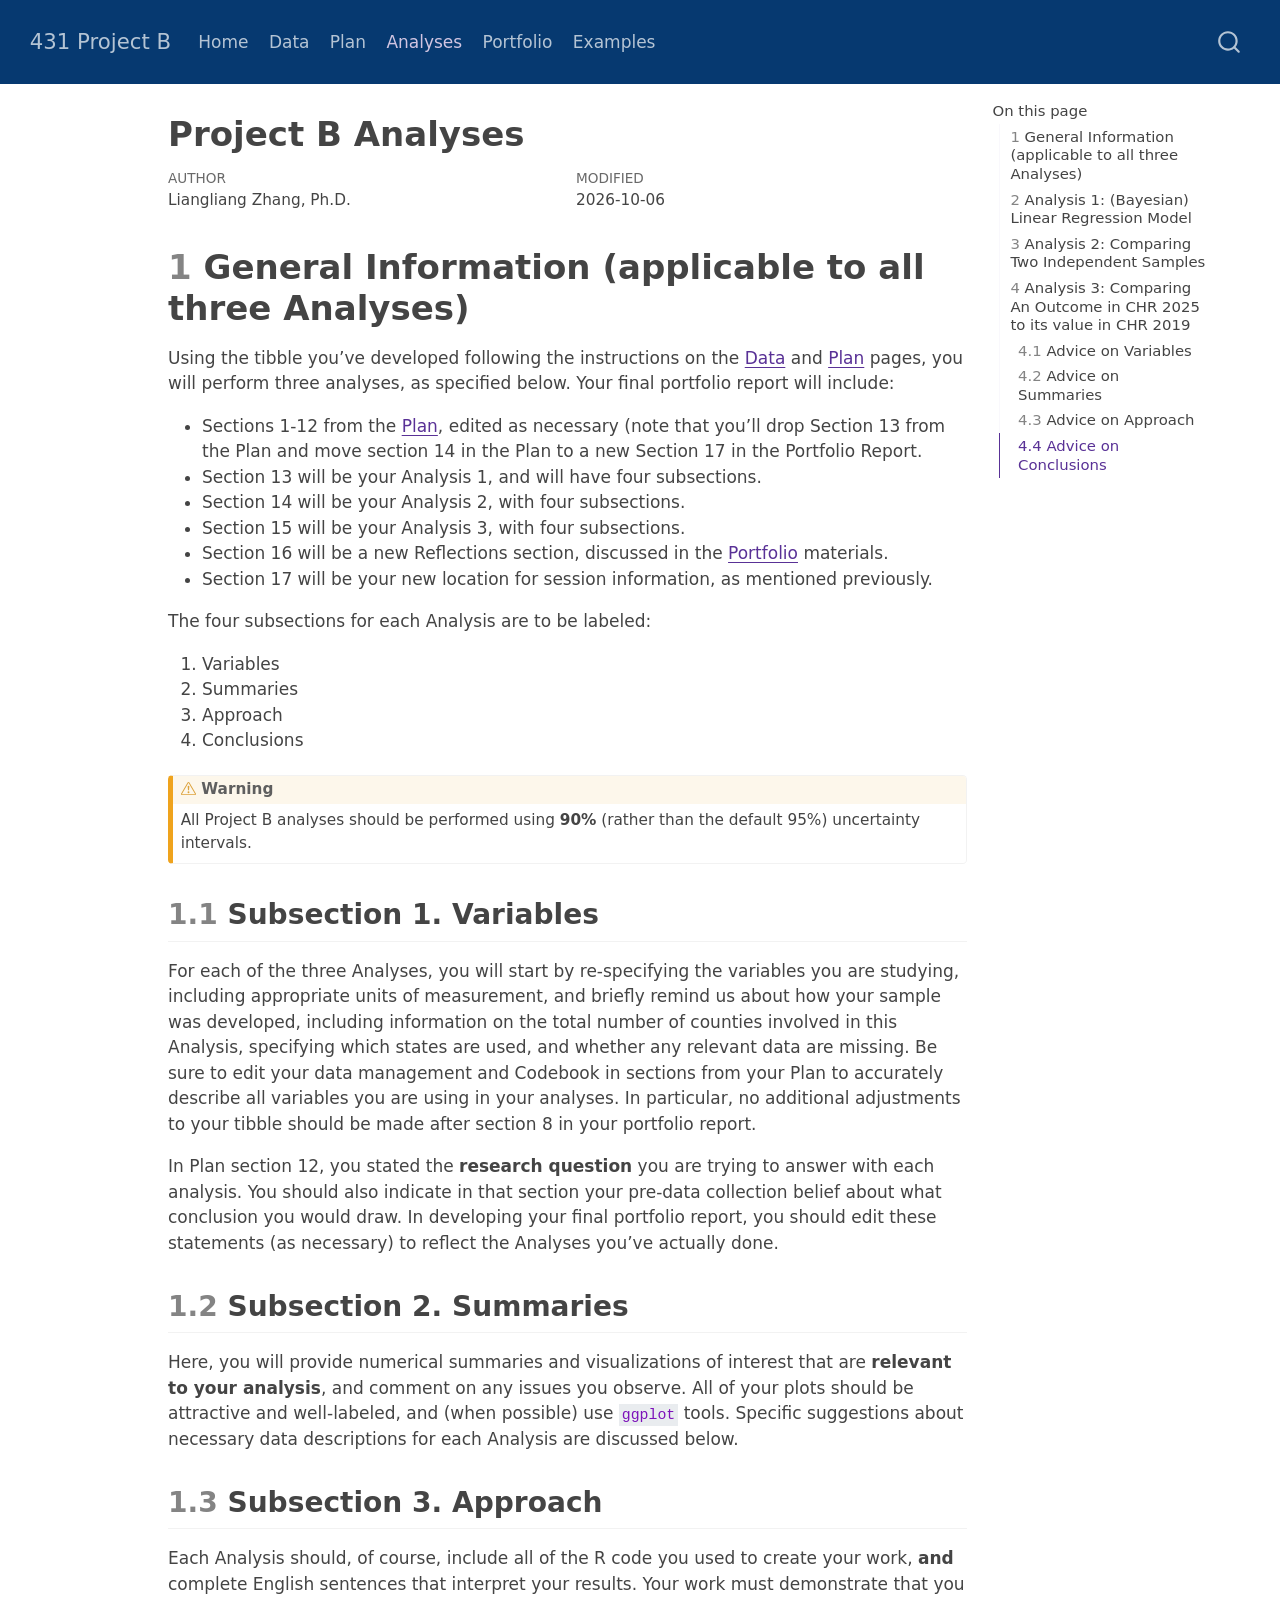
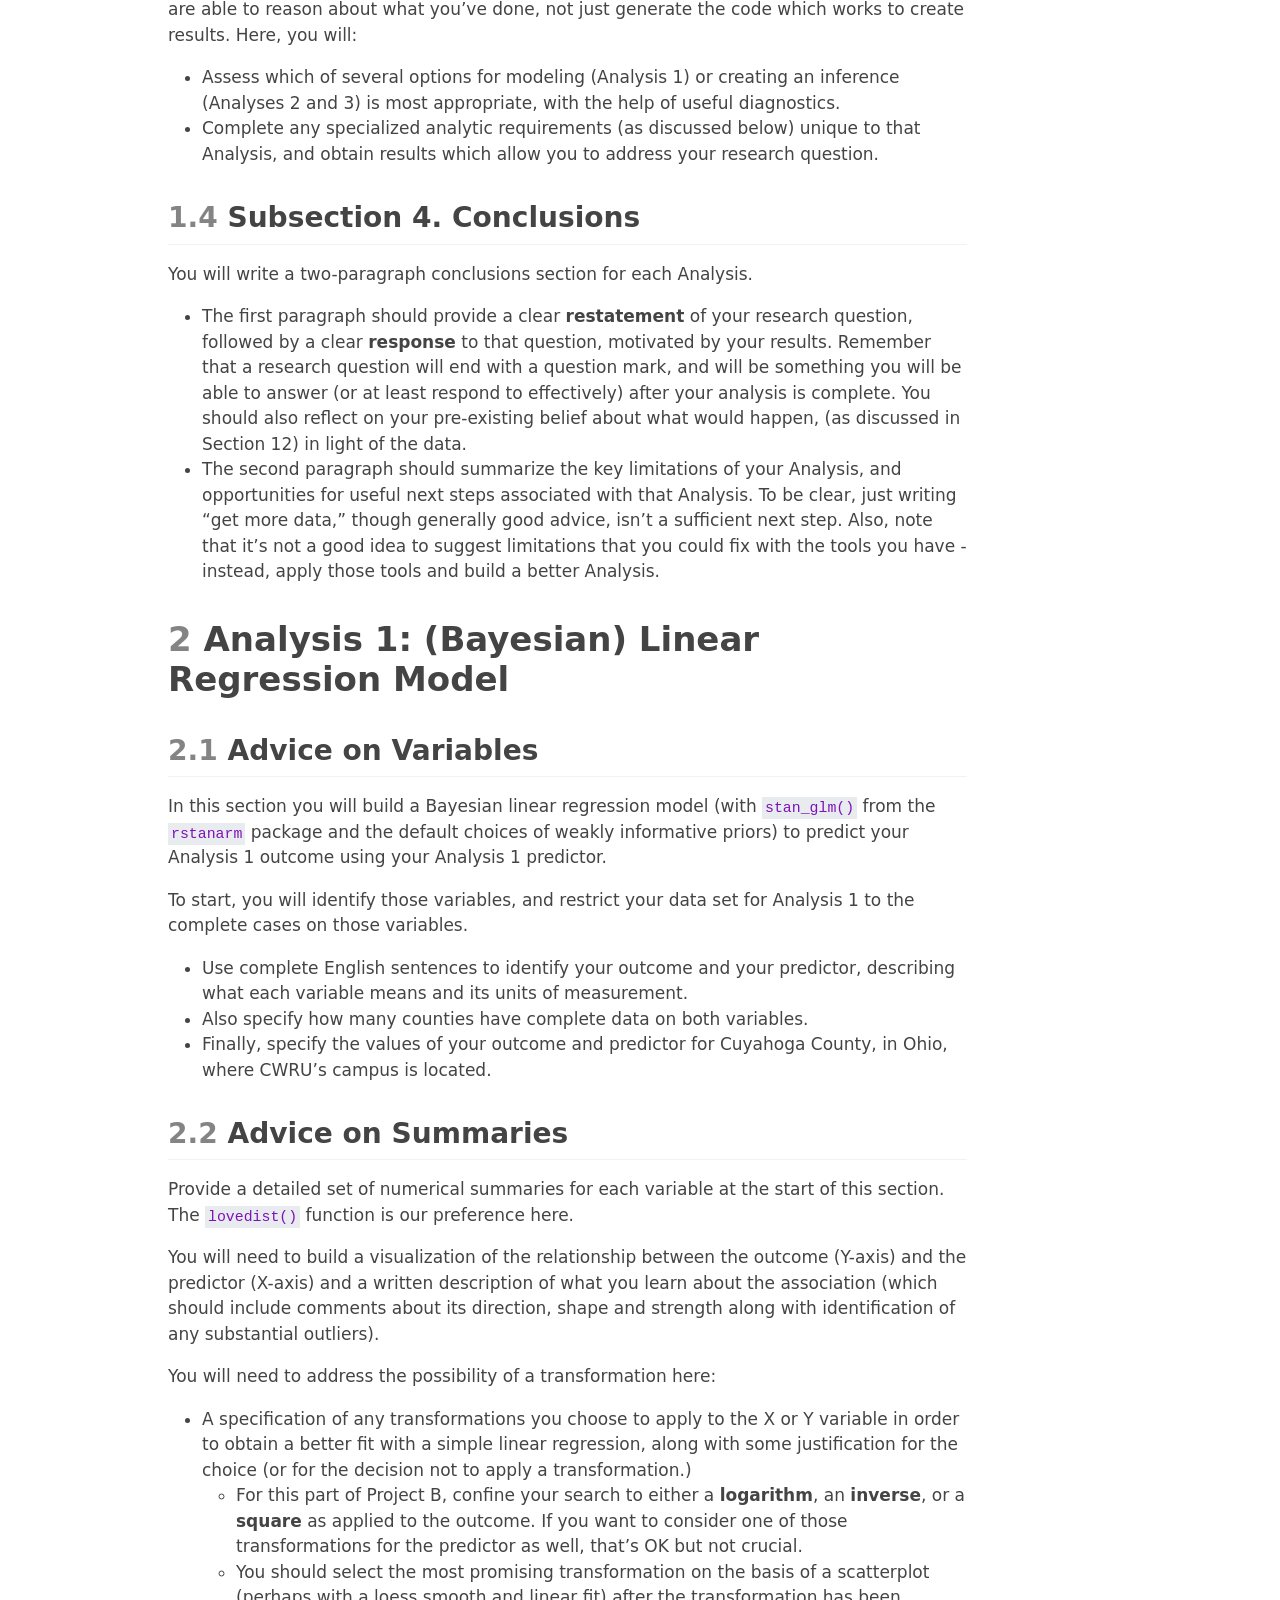
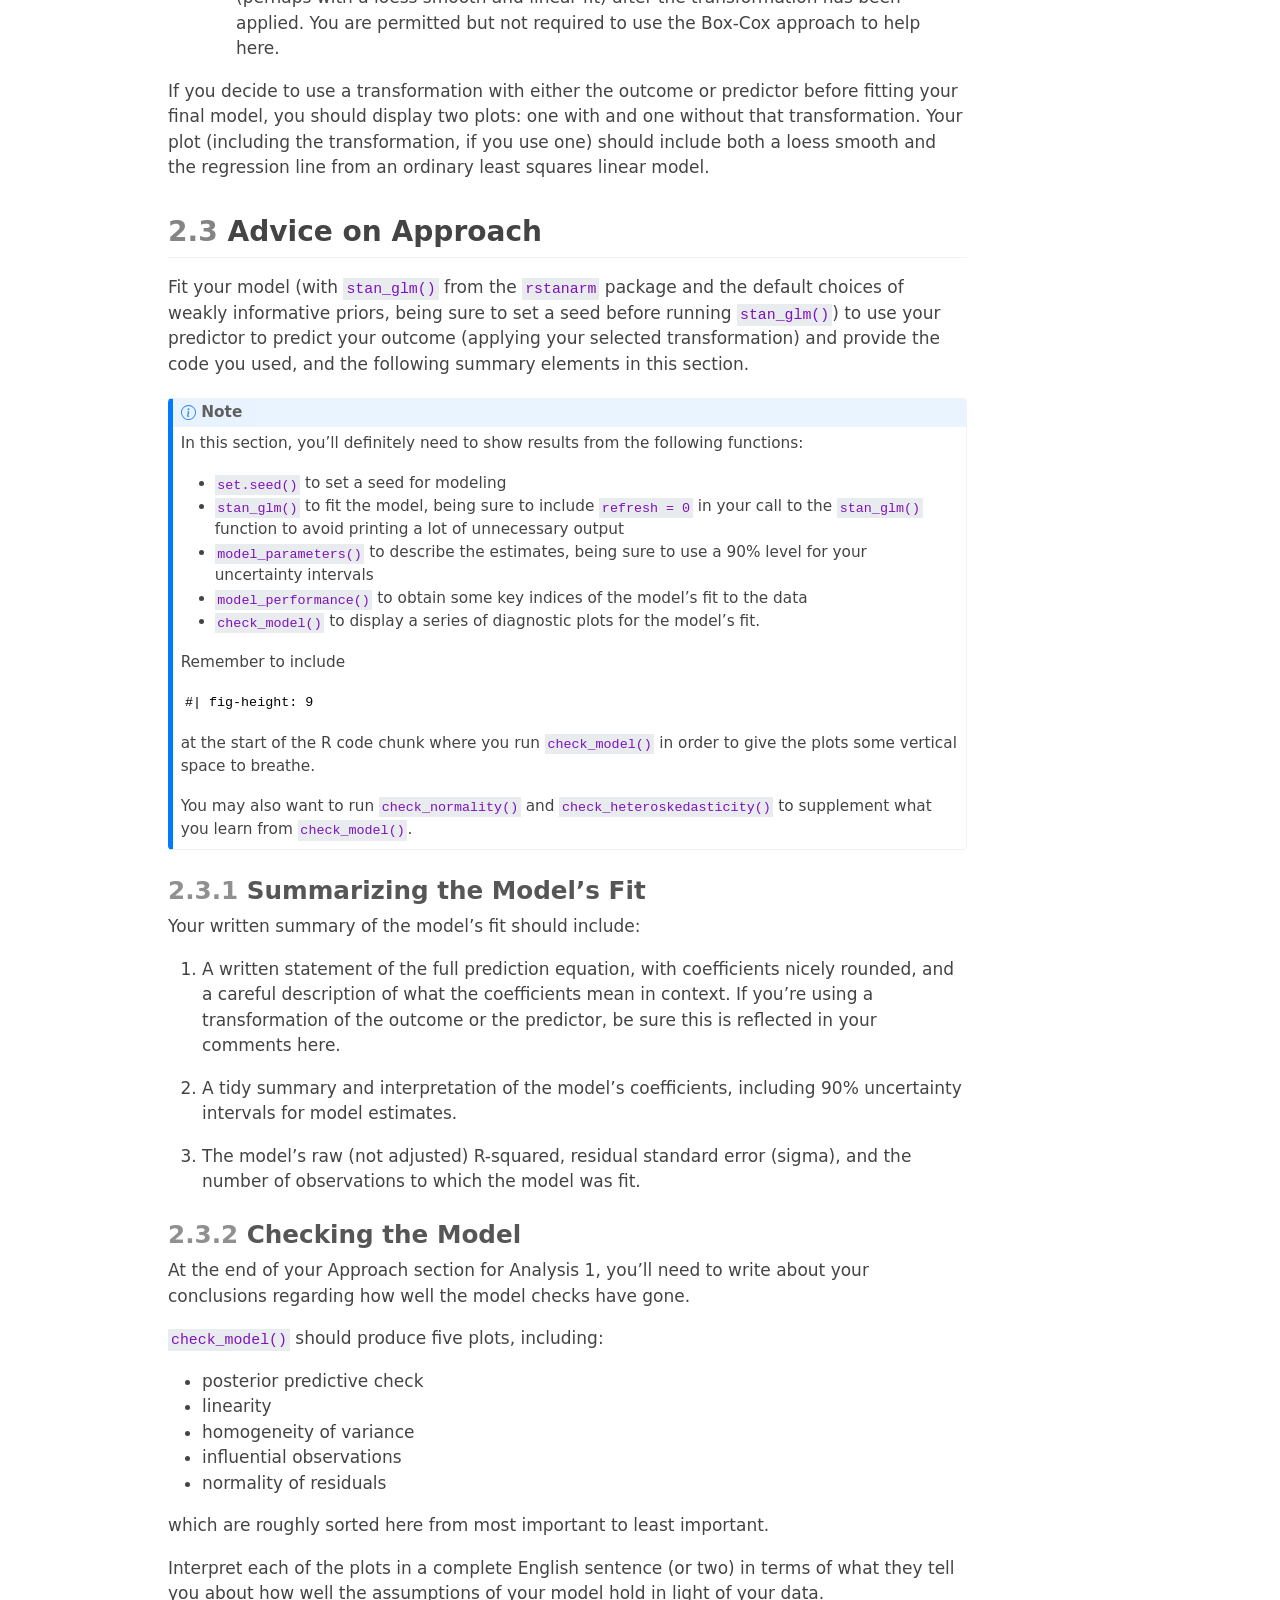
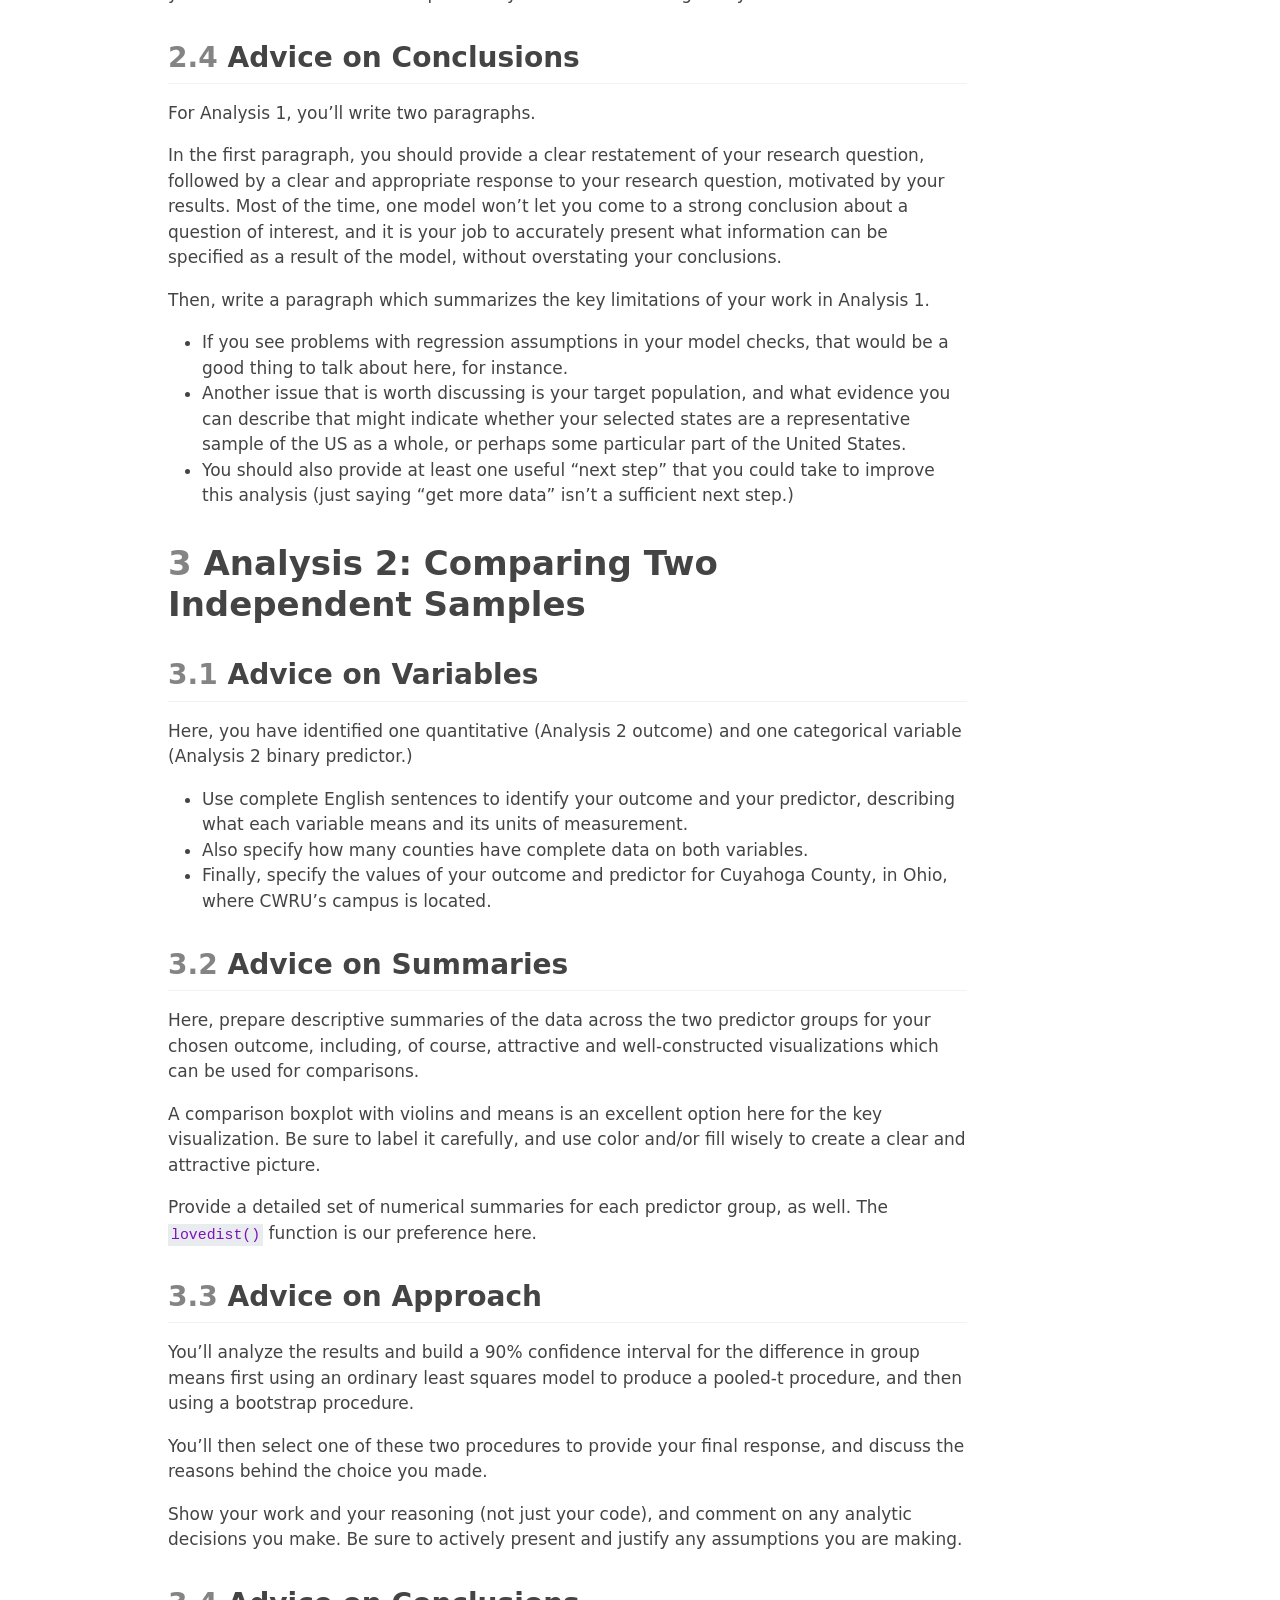
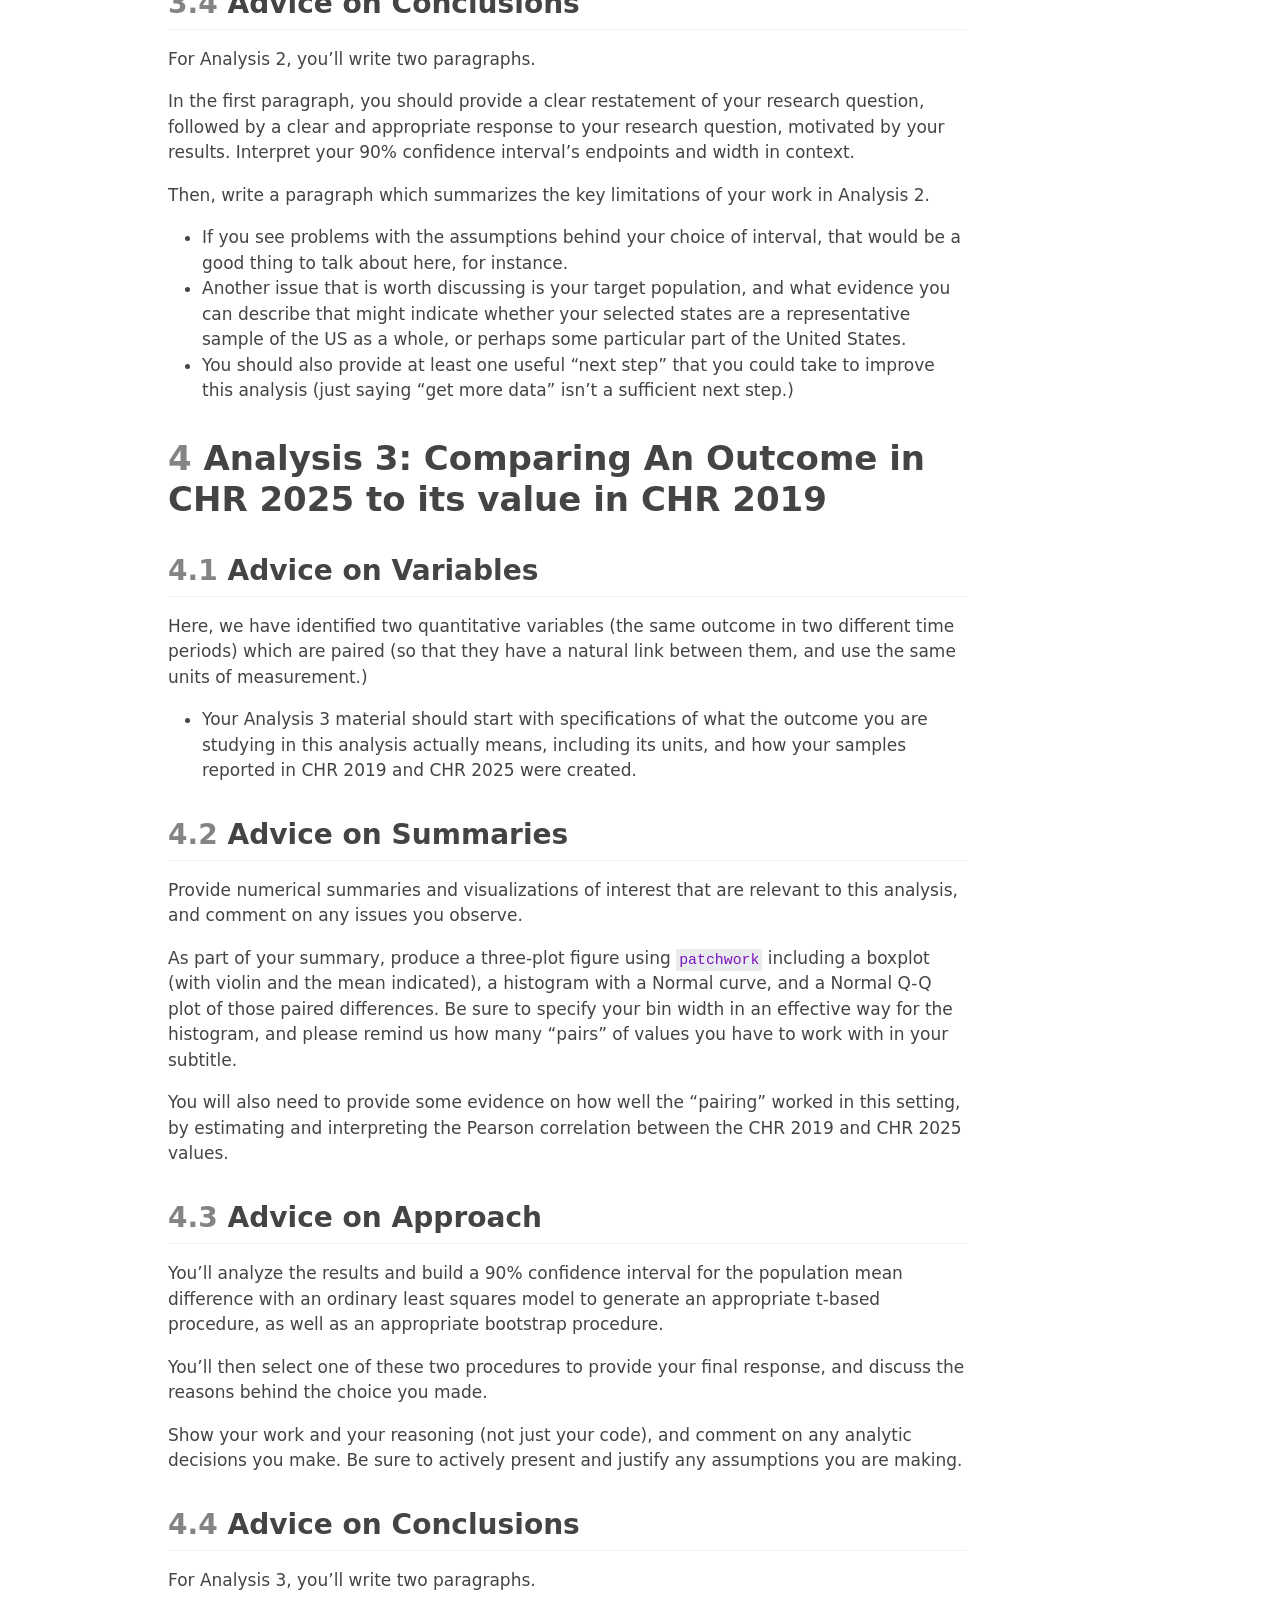
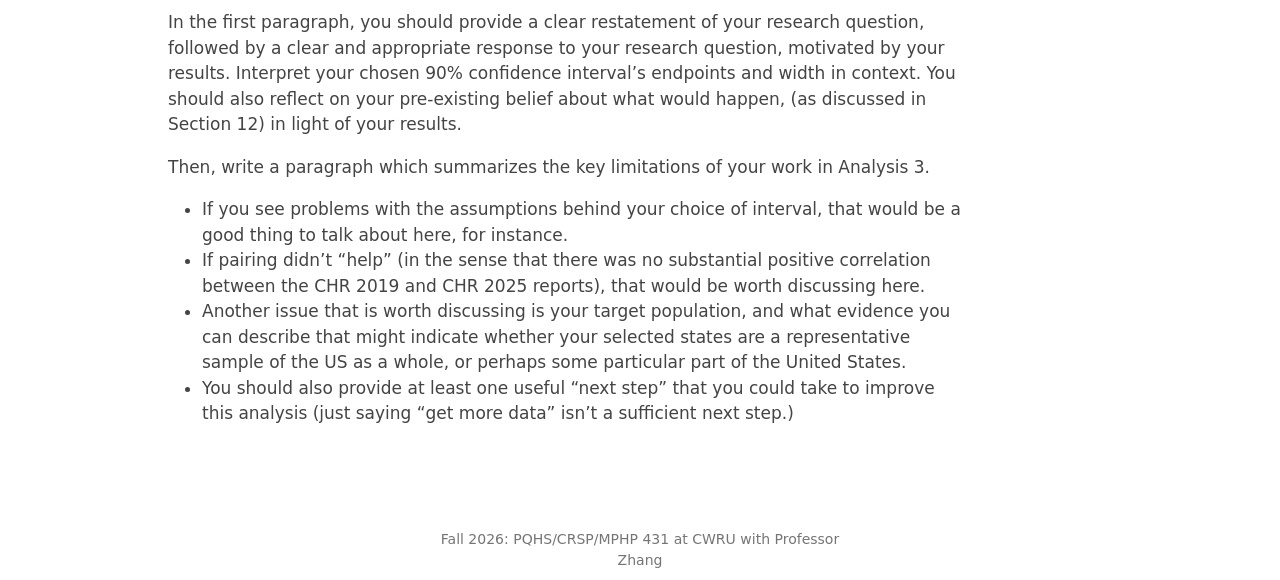
==== commit b6835bea: "update all" ====
--- a/docs/analyses.html
+++ b/docs/analyses.html
@@ -191,7 +191,7 @@
     <div>
     <div class="quarto-title-meta-heading">Modified</div>
     <div class="quarto-title-meta-contents">
-      <p class="date-modified">2025-10-07</p>
+      <p class="date-modified">2026-10-06</p>
     </div>
   </div>
     
